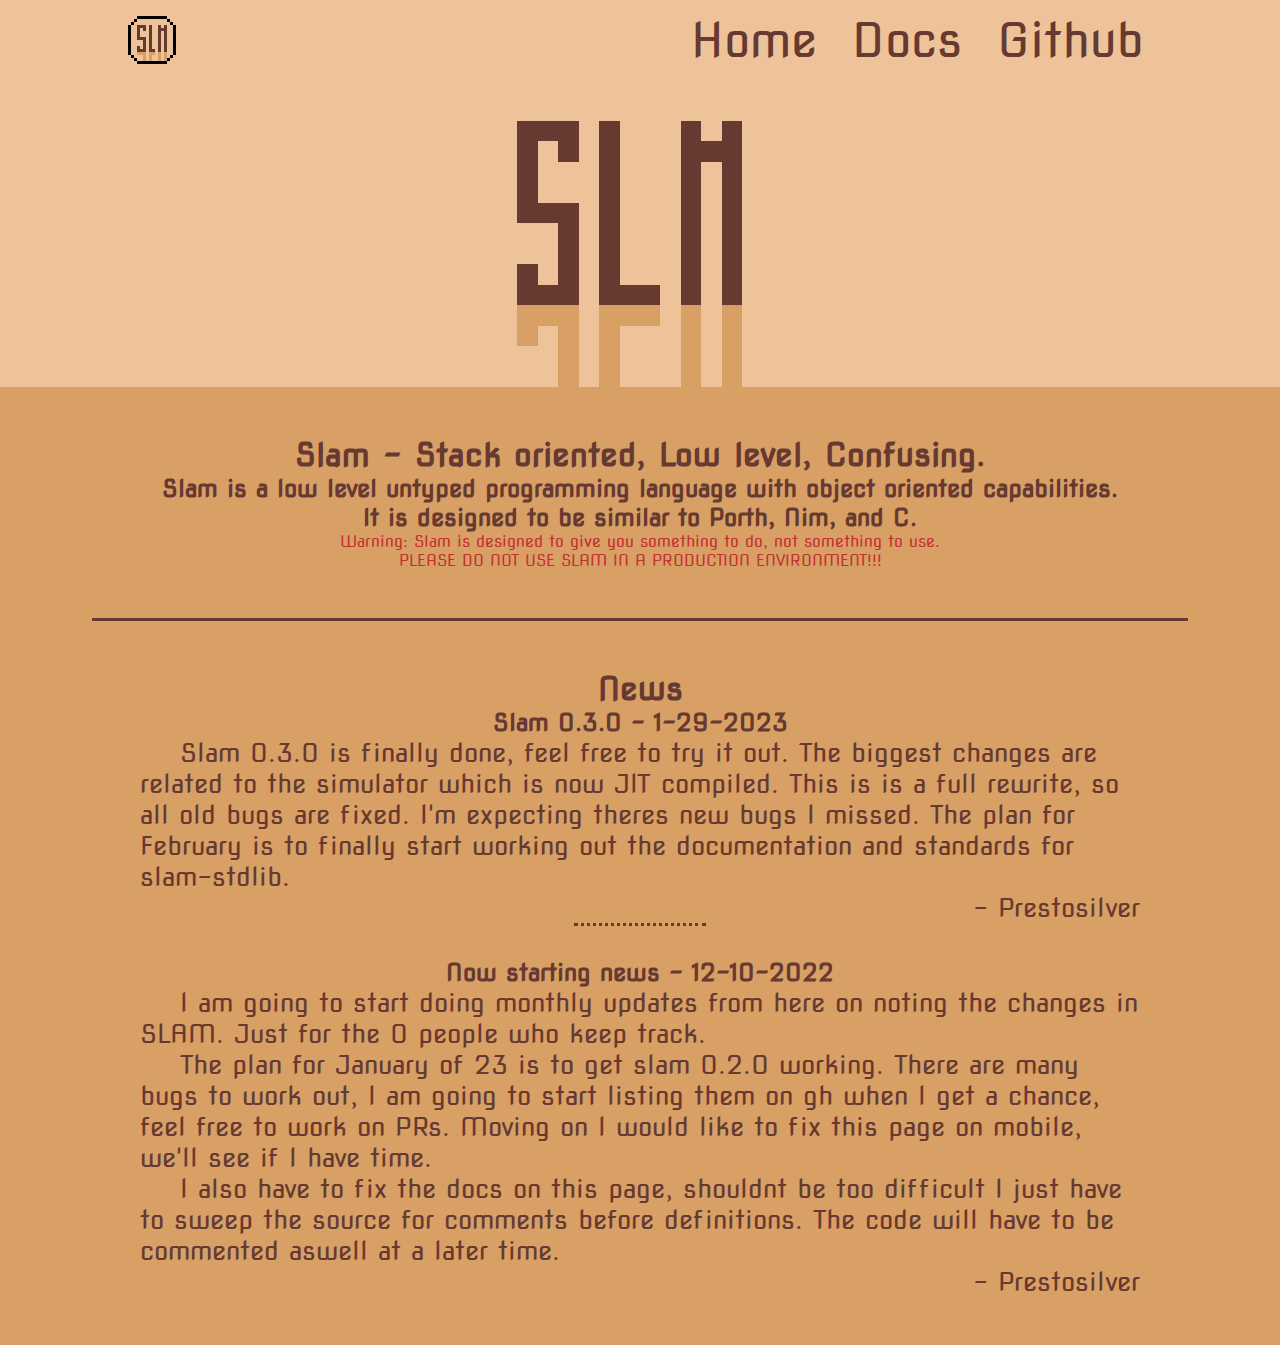
==== index.html @ a7981b14 "add social for home" ====
<!doctype html>
<html>
  <head>
    <meta charset="utf-8">
    <meta name="viewport" content="width=device-width, initial-scale=1.0">
    <title>Slam Lang</title>
    <link rel="stylesheet" href="https://fonts.googleapis.com/css?family=Nova+Square">
    <link rel="stylesheet" href="css/index.css">
    <!-- Search Engine -->
    <meta name="description" content="The slam programming language">
    <meta name="image" content="http://slam-lang.github.io/images/banner.png">
    <!-- Schema.org for Google -->
    <meta itemprop="name" content="Slam Lang">
    <meta itemprop="description" content="The slam programming language">
    <meta itemprop="image" content="http://slam-lang.github.io/images/banner.png">
    <!-- Open Graph general (Facebook, Pinterest & Google+) -->
    <meta name="og:title" content="Slam Lang">
    <meta name="og:description" content="The slam programming language">
    <meta name="og:image" content="http://slam-lang.github.io/images/banner.png">
    <meta name="og:url" content="http://slam-lang.github.io/">
    <meta name="og:type" content="website">
  </head>
  <body> 
    <div class="nav">
      <div class="nav-container">
        <a class="nav-logo" href="/">
          <img class="nav-logo" src="images/logo.png"></img>
        </a>
        <div class="nav-links">
          <a href="/" class="hide">Home</a>
          <a href="/docs">Docs</a>
          <a href="http://github.com/slam-lang" class="hide">Github</a>
        </div>
      </div>
    </div>
    <div class="header">
<svg version="1.1" width="80%" viewBox="0 0 500 150" xmlns="http://www.w3.org/2000/svg" shape-rendering="crispEdges">
<rect x="0" y="0" width="10" height="10" fill="#EEC39A" />
<rect x="10" y="0" width="10" height="10" fill="#EEC39A" />
<rect x="20" y="0" width="10" height="10" fill="#EEC39A" />
<rect x="30" y="0" width="10" height="10" fill="#EEC39A" />
<rect x="40" y="0" width="10" height="10" fill="#EEC39A" />
<rect x="50" y="0" width="10" height="10" fill="#EEC39A" />
<rect x="60" y="0" width="10" height="10" fill="#EEC39A" />
<rect x="70" y="0" width="10" height="10" fill="#EEC39A" />
<rect x="80" y="0" width="10" height="10" fill="#EEC39A" />
<rect x="90" y="0" width="10" height="10" fill="#EEC39A" />
<rect x="100" y="0" width="10" height="10" fill="#EEC39A" />
<rect x="110" y="0" width="10" height="10" fill="#EEC39A" />
<rect x="120" y="0" width="10" height="10" fill="#EEC39A" />
<rect x="130" y="0" width="10" height="10" fill="#EEC39A" />
<rect x="140" y="0" width="10" height="10" fill="#EEC39A" />
<rect x="150" y="0" width="10" height="10" fill="#EEC39A" />
<rect x="160" y="0" width="10" height="10" fill="#EEC39A" />
<rect x="170" y="0" width="10" height="10" fill="#EEC39A" />
<rect x="180" y="0" width="10" height="10" fill="#EEC39A" />
<rect x="190" y="0" width="10" height="10" fill="#EEC39A" />
<rect x="200" y="0" width="10" height="10" fill="#EEC39A" />
<rect x="210" y="0" width="10" height="10" fill="#EEC39A" />
<rect x="220" y="0" width="10" height="10" fill="#EEC39A" />
<rect x="230" y="0" width="10" height="10" fill="#EEC39A" />
<rect x="240" y="0" width="10" height="10" fill="#EEC39A" />
<rect x="250" y="0" width="10" height="10" fill="#EEC39A" />
<rect x="260" y="0" width="10" height="10" fill="#EEC39A" />
<rect x="270" y="0" width="10" height="10" fill="#EEC39A" />
<rect x="280" y="0" width="10" height="10" fill="#EEC39A" />
<rect x="290" y="0" width="10" height="10" fill="#EEC39A" />
<rect x="300" y="0" width="10" height="10" fill="#EEC39A" />
<rect x="310" y="0" width="10" height="10" fill="#EEC39A" />
<rect x="320" y="0" width="10" height="10" fill="#EEC39A" />
<rect x="330" y="0" width="10" height="10" fill="#EEC39A" />
<rect x="340" y="0" width="10" height="10" fill="#EEC39A" />
<rect x="350" y="0" width="10" height="10" fill="#EEC39A" />
<rect x="360" y="0" width="10" height="10" fill="#EEC39A" />
<rect x="370" y="0" width="10" height="10" fill="#EEC39A" />
<rect x="380" y="0" width="10" height="10" fill="#EEC39A" />
<rect x="390" y="0" width="10" height="10" fill="#EEC39A" />
<rect x="400" y="0" width="10" height="10" fill="#EEC39A" />
<rect x="410" y="0" width="10" height="10" fill="#EEC39A" />
<rect x="420" y="0" width="10" height="10" fill="#EEC39A" />
<rect x="430" y="0" width="10" height="10" fill="#EEC39A" />
<rect x="440" y="0" width="10" height="10" fill="#EEC39A" />
<rect x="450" y="0" width="10" height="10" fill="#EEC39A" />
<rect x="460" y="0" width="10" height="10" fill="#EEC39A" />
<rect x="470" y="0" width="10" height="10" fill="#EEC39A" />
<rect x="480" y="0" width="10" height="10" fill="#EEC39A" />
<rect x="490" y="0" width="10" height="10" fill="#EEC39A" />
<rect x="0" y="10" width="10" height="10" fill="#EEC39A" />
<rect x="10" y="10" width="10" height="10" fill="#EEC39A" />
<rect x="20" y="10" width="10" height="10" fill="#EEC39A" />
<rect x="30" y="10" width="10" height="10" fill="#EEC39A" />
<rect x="40" y="10" width="10" height="10" fill="#EEC39A" />
<rect x="50" y="10" width="10" height="10" fill="#EEC39A" />
<rect x="60" y="10" width="10" height="10" fill="#EEC39A" />
<rect x="70" y="10" width="10" height="10" fill="#EEC39A" />
<rect x="80" y="10" width="10" height="10" fill="#EEC39A" />
<rect x="90" y="10" width="10" height="10" fill="#EEC39A" />
<rect x="100" y="10" width="10" height="10" fill="#EEC39A" />
<rect x="110" y="10" width="10" height="10" fill="#EEC39A" />
<rect x="120" y="10" width="10" height="10" fill="#EEC39A" />
<rect x="130" y="10" width="10" height="10" fill="#EEC39A" />
<rect x="140" y="10" width="10" height="10" fill="#EEC39A" />
<rect x="150" y="10" width="10" height="10" fill="#EEC39A" />
<rect x="160" y="10" width="10" height="10" fill="#EEC39A" />
<rect x="170" y="10" width="10" height="10" fill="#EEC39A" />
<rect x="180" y="10" width="10" height="10" fill="#EEC39A" />
<rect x="190" y="10" width="10" height="10" fill="#EEC39A" />
<rect x="200" y="10" width="10" height="10" fill="#EEC39A" />
<rect x="210" y="10" width="10" height="10" fill="#EEC39A" />
<rect x="220" y="10" width="10" height="10" fill="#EEC39A" />
<rect x="230" y="10" width="10" height="10" fill="#EEC39A" />
<rect x="240" y="10" width="10" height="10" fill="#EEC39A" />
<rect x="250" y="10" width="10" height="10" fill="#EEC39A" />
<rect x="260" y="10" width="10" height="10" fill="#EEC39A" />
<rect x="270" y="10" width="10" height="10" fill="#EEC39A" />
<rect x="280" y="10" width="10" height="10" fill="#EEC39A" />
<rect x="290" y="10" width="10" height="10" fill="#EEC39A" />
<rect x="300" y="10" width="10" height="10" fill="#EEC39A" />
<rect x="310" y="10" width="10" height="10" fill="#EEC39A" />
<rect x="320" y="10" width="10" height="10" fill="#EEC39A" />
<rect x="330" y="10" width="10" height="10" fill="#EEC39A" />
<rect x="340" y="10" width="10" height="10" fill="#EEC39A" />
<rect x="350" y="10" width="10" height="10" fill="#EEC39A" />
<rect x="360" y="10" width="10" height="10" fill="#EEC39A" />
<rect x="370" y="10" width="10" height="10" fill="#EEC39A" />
<rect x="380" y="10" width="10" height="10" fill="#EEC39A" />
<rect x="390" y="10" width="10" height="10" fill="#EEC39A" />
<rect x="400" y="10" width="10" height="10" fill="#EEC39A" />
<rect x="410" y="10" width="10" height="10" fill="#EEC39A" />
<rect x="420" y="10" width="10" height="10" fill="#EEC39A" />
<rect x="430" y="10" width="10" height="10" fill="#EEC39A" />
<rect x="440" y="10" width="10" height="10" fill="#EEC39A" />
<rect x="450" y="10" width="10" height="10" fill="#EEC39A" />
<rect x="460" y="10" width="10" height="10" fill="#EEC39A" />
<rect x="470" y="10" width="10" height="10" fill="#EEC39A" />
<rect x="480" y="10" width="10" height="10" fill="#EEC39A" />
<rect x="490" y="10" width="10" height="10" fill="#EEC39A" />
<rect x="0" y="20" width="10" height="10" fill="#EEC39A" />
<rect x="10" y="20" width="10" height="10" fill="#EEC39A" />
<rect x="20" y="20" width="10" height="10" fill="#EEC39A" />
<rect x="30" y="20" width="10" height="10" fill="#EEC39A" />
<rect x="40" y="20" width="10" height="10" fill="#EEC39A" />
<rect x="50" y="20" width="10" height="10" fill="#EEC39A" />
<rect x="60" y="20" width="10" height="10" fill="#EEC39A" />
<rect x="70" y="20" width="10" height="10" fill="#EEC39A" />
<rect x="80" y="20" width="10" height="10" fill="#EEC39A" />
<rect x="90" y="20" width="10" height="10" fill="#EEC39A" />
<rect x="100" y="20" width="10" height="10" fill="#EEC39A" />
<rect x="110" y="20" width="10" height="10" fill="#EEC39A" />
<rect x="120" y="20" width="10" height="10" fill="#EEC39A" />
<rect x="130" y="20" width="10" height="10" fill="#EEC39A" />
<rect x="140" y="20" width="10" height="10" fill="#EEC39A" />
<rect x="150" y="20" width="10" height="10" fill="#EEC39A" />
<rect x="160" y="20" width="10" height="10" fill="#EEC39A" />
<rect x="170" y="20" width="10" height="10" fill="#EEC39A" />
<rect x="180" y="20" width="10" height="10" fill="#EEC39A" />
<rect x="190" y="20" width="10" height="10" fill="#663931" />
<rect x="200" y="20" width="10" height="10" fill="#663931" />
<rect x="210" y="20" width="10" height="10" fill="#663931" />
<rect x="220" y="20" width="10" height="10" fill="#EEC39A" />
<rect x="230" y="20" width="10" height="10" fill="#663931" />
<rect x="240" y="20" width="10" height="10" fill="#EEC39A" />
<rect x="250" y="20" width="10" height="10" fill="#EEC39A" />
<rect x="260" y="20" width="10" height="10" fill="#EEC39A" />
<rect x="270" y="20" width="10" height="10" fill="#663931" />
<rect x="280" y="20" width="10" height="10" fill="#EEC39A" />
<rect x="290" y="20" width="10" height="10" fill="#663931" />
<rect x="300" y="20" width="10" height="10" fill="#EEC39A" />
<rect x="310" y="20" width="10" height="10" fill="#EEC39A" />
<rect x="320" y="20" width="10" height="10" fill="#EEC39A" />
<rect x="330" y="20" width="10" height="10" fill="#EEC39A" />
<rect x="340" y="20" width="10" height="10" fill="#EEC39A" />
<rect x="350" y="20" width="10" height="10" fill="#EEC39A" />
<rect x="360" y="20" width="10" height="10" fill="#EEC39A" />
<rect x="370" y="20" width="10" height="10" fill="#EEC39A" />
<rect x="380" y="20" width="10" height="10" fill="#EEC39A" />
<rect x="390" y="20" width="10" height="10" fill="#EEC39A" />
<rect x="400" y="20" width="10" height="10" fill="#EEC39A" />
<rect x="410" y="20" width="10" height="10" fill="#EEC39A" />
<rect x="420" y="20" width="10" height="10" fill="#EEC39A" />
<rect x="430" y="20" width="10" height="10" fill="#EEC39A" />
<rect x="440" y="20" width="10" height="10" fill="#EEC39A" />
<rect x="450" y="20" width="10" height="10" fill="#EEC39A" />
<rect x="460" y="20" width="10" height="10" fill="#EEC39A" />
<rect x="470" y="20" width="10" height="10" fill="#EEC39A" />
<rect x="480" y="20" width="10" height="10" fill="#EEC39A" />
<rect x="490" y="20" width="10" height="10" fill="#EEC39A" />
<rect x="0" y="30" width="10" height="10" fill="#EEC39A" />
<rect x="10" y="30" width="10" height="10" fill="#EEC39A" />
<rect x="20" y="30" width="10" height="10" fill="#EEC39A" />
<rect x="30" y="30" width="10" height="10" fill="#EEC39A" />
<rect x="40" y="30" width="10" height="10" fill="#EEC39A" />
<rect x="50" y="30" width="10" height="10" fill="#EEC39A" />
<rect x="60" y="30" width="10" height="10" fill="#EEC39A" />
<rect x="70" y="30" width="10" height="10" fill="#EEC39A" />
<rect x="80" y="30" width="10" height="10" fill="#EEC39A" />
<rect x="90" y="30" width="10" height="10" fill="#EEC39A" />
<rect x="100" y="30" width="10" height="10" fill="#EEC39A" />
<rect x="110" y="30" width="10" height="10" fill="#EEC39A" />
<rect x="120" y="30" width="10" height="10" fill="#EEC39A" />
<rect x="130" y="30" width="10" height="10" fill="#EEC39A" />
<rect x="140" y="30" width="10" height="10" fill="#EEC39A" />
<rect x="150" y="30" width="10" height="10" fill="#EEC39A" />
<rect x="160" y="30" width="10" height="10" fill="#EEC39A" />
<rect x="170" y="30" width="10" height="10" fill="#EEC39A" />
<rect x="180" y="30" width="10" height="10" fill="#EEC39A" />
<rect x="190" y="30" width="10" height="10" fill="#663931" />
<rect x="200" y="30" width="10" height="10" fill="#EEC39A" />
<rect x="210" y="30" width="10" height="10" fill="#663931" />
<rect x="220" y="30" width="10" height="10" fill="#EEC39A" />
<rect x="230" y="30" width="10" height="10" fill="#663931" />
<rect x="240" y="30" width="10" height="10" fill="#EEC39A" />
<rect x="250" y="30" width="10" height="10" fill="#EEC39A" />
<rect x="260" y="30" width="10" height="10" fill="#EEC39A" />
<rect x="270" y="30" width="10" height="10" fill="#663931" />
<rect x="280" y="30" width="10" height="10" fill="#663931" />
<rect x="290" y="30" width="10" height="10" fill="#663931" />
<rect x="300" y="30" width="10" height="10" fill="#EEC39A" />
<rect x="310" y="30" width="10" height="10" fill="#EEC39A" />
<rect x="320" y="30" width="10" height="10" fill="#EEC39A" />
<rect x="330" y="30" width="10" height="10" fill="#EEC39A" />
<rect x="340" y="30" width="10" height="10" fill="#EEC39A" />
<rect x="350" y="30" width="10" height="10" fill="#EEC39A" />
<rect x="360" y="30" width="10" height="10" fill="#EEC39A" />
<rect x="370" y="30" width="10" height="10" fill="#EEC39A" />
<rect x="380" y="30" width="10" height="10" fill="#EEC39A" />
<rect x="390" y="30" width="10" height="10" fill="#EEC39A" />
<rect x="400" y="30" width="10" height="10" fill="#EEC39A" />
<rect x="410" y="30" width="10" height="10" fill="#EEC39A" />
<rect x="420" y="30" width="10" height="10" fill="#EEC39A" />
<rect x="430" y="30" width="10" height="10" fill="#EEC39A" />
<rect x="440" y="30" width="10" height="10" fill="#EEC39A" />
<rect x="450" y="30" width="10" height="10" fill="#EEC39A" />
<rect x="460" y="30" width="10" height="10" fill="#EEC39A" />
<rect x="470" y="30" width="10" height="10" fill="#EEC39A" />
<rect x="480" y="30" width="10" height="10" fill="#EEC39A" />
<rect x="490" y="30" width="10" height="10" fill="#EEC39A" />
<rect x="0" y="40" width="10" height="10" fill="#EEC39A" />
<rect x="10" y="40" width="10" height="10" fill="#EEC39A" />
<rect x="20" y="40" width="10" height="10" fill="#EEC39A" />
<rect x="30" y="40" width="10" height="10" fill="#EEC39A" />
<rect x="40" y="40" width="10" height="10" fill="#EEC39A" />
<rect x="50" y="40" width="10" height="10" fill="#EEC39A" />
<rect x="60" y="40" width="10" height="10" fill="#EEC39A" />
<rect x="70" y="40" width="10" height="10" fill="#EEC39A" />
<rect x="80" y="40" width="10" height="10" fill="#EEC39A" />
<rect x="90" y="40" width="10" height="10" fill="#EEC39A" />
<rect x="100" y="40" width="10" height="10" fill="#EEC39A" />
<rect x="110" y="40" width="10" height="10" fill="#EEC39A" />
<rect x="120" y="40" width="10" height="10" fill="#EEC39A" />
<rect x="130" y="40" width="10" height="10" fill="#EEC39A" />
<rect x="140" y="40" width="10" height="10" fill="#EEC39A" />
<rect x="150" y="40" width="10" height="10" fill="#EEC39A" />
<rect x="160" y="40" width="10" height="10" fill="#EEC39A" />
<rect x="170" y="40" width="10" height="10" fill="#EEC39A" />
<rect x="180" y="40" width="10" height="10" fill="#EEC39A" />
<rect x="190" y="40" width="10" height="10" fill="#663931" />
<rect x="200" y="40" width="10" height="10" fill="#EEC39A" />
<rect x="210" y="40" width="10" height="10" fill="#EEC39A" />
<rect x="220" y="40" width="10" height="10" fill="#EEC39A" />
<rect x="230" y="40" width="10" height="10" fill="#663931" />
<rect x="240" y="40" width="10" height="10" fill="#EEC39A" />
<rect x="250" y="40" width="10" height="10" fill="#EEC39A" />
<rect x="260" y="40" width="10" height="10" fill="#EEC39A" />
<rect x="270" y="40" width="10" height="10" fill="#663931" />
<rect x="280" y="40" width="10" height="10" fill="#EEC39A" />
<rect x="290" y="40" width="10" height="10" fill="#663931" />
<rect x="300" y="40" width="10" height="10" fill="#EEC39A" />
<rect x="310" y="40" width="10" height="10" fill="#EEC39A" />
<rect x="320" y="40" width="10" height="10" fill="#EEC39A" />
<rect x="330" y="40" width="10" height="10" fill="#EEC39A" />
<rect x="340" y="40" width="10" height="10" fill="#EEC39A" />
<rect x="350" y="40" width="10" height="10" fill="#EEC39A" />
<rect x="360" y="40" width="10" height="10" fill="#EEC39A" />
<rect x="370" y="40" width="10" height="10" fill="#EEC39A" />
<rect x="380" y="40" width="10" height="10" fill="#EEC39A" />
<rect x="390" y="40" width="10" height="10" fill="#EEC39A" />
<rect x="400" y="40" width="10" height="10" fill="#EEC39A" />
<rect x="410" y="40" width="10" height="10" fill="#EEC39A" />
<rect x="420" y="40" width="10" height="10" fill="#EEC39A" />
<rect x="430" y="40" width="10" height="10" fill="#EEC39A" />
<rect x="440" y="40" width="10" height="10" fill="#EEC39A" />
<rect x="450" y="40" width="10" height="10" fill="#EEC39A" />
<rect x="460" y="40" width="10" height="10" fill="#EEC39A" />
<rect x="470" y="40" width="10" height="10" fill="#EEC39A" />
<rect x="480" y="40" width="10" height="10" fill="#EEC39A" />
<rect x="490" y="40" width="10" height="10" fill="#EEC39A" />
<rect x="0" y="50" width="10" height="10" fill="#EEC39A" />
<rect x="10" y="50" width="10" height="10" fill="#EEC39A" />
<rect x="20" y="50" width="10" height="10" fill="#EEC39A" />
<rect x="30" y="50" width="10" height="10" fill="#EEC39A" />
<rect x="40" y="50" width="10" height="10" fill="#EEC39A" />
<rect x="50" y="50" width="10" height="10" fill="#EEC39A" />
<rect x="60" y="50" width="10" height="10" fill="#EEC39A" />
<rect x="70" y="50" width="10" height="10" fill="#EEC39A" />
<rect x="80" y="50" width="10" height="10" fill="#EEC39A" />
<rect x="90" y="50" width="10" height="10" fill="#EEC39A" />
<rect x="100" y="50" width="10" height="10" fill="#EEC39A" />
<rect x="110" y="50" width="10" height="10" fill="#EEC39A" />
<rect x="120" y="50" width="10" height="10" fill="#EEC39A" />
<rect x="130" y="50" width="10" height="10" fill="#EEC39A" />
<rect x="140" y="50" width="10" height="10" fill="#EEC39A" />
<rect x="150" y="50" width="10" height="10" fill="#EEC39A" />
<rect x="160" y="50" width="10" height="10" fill="#EEC39A" />
<rect x="170" y="50" width="10" height="10" fill="#EEC39A" />
<rect x="180" y="50" width="10" height="10" fill="#EEC39A" />
<rect x="190" y="50" width="10" height="10" fill="#663931" />
<rect x="200" y="50" width="10" height="10" fill="#EEC39A" />
<rect x="210" y="50" width="10" height="10" fill="#EEC39A" />
<rect x="220" y="50" width="10" height="10" fill="#EEC39A" />
<rect x="230" y="50" width="10" height="10" fill="#663931" />
<rect x="240" y="50" width="10" height="10" fill="#EEC39A" />
<rect x="250" y="50" width="10" height="10" fill="#EEC39A" />
<rect x="260" y="50" width="10" height="10" fill="#EEC39A" />
<rect x="270" y="50" width="10" height="10" fill="#663931" />
<rect x="280" y="50" width="10" height="10" fill="#EEC39A" />
<rect x="290" y="50" width="10" height="10" fill="#663931" />
<rect x="300" y="50" width="10" height="10" fill="#EEC39A" />
<rect x="310" y="50" width="10" height="10" fill="#EEC39A" />
<rect x="320" y="50" width="10" height="10" fill="#EEC39A" />
<rect x="330" y="50" width="10" height="10" fill="#EEC39A" />
<rect x="340" y="50" width="10" height="10" fill="#EEC39A" />
<rect x="350" y="50" width="10" height="10" fill="#EEC39A" />
<rect x="360" y="50" width="10" height="10" fill="#EEC39A" />
<rect x="370" y="50" width="10" height="10" fill="#EEC39A" />
<rect x="380" y="50" width="10" height="10" fill="#EEC39A" />
<rect x="390" y="50" width="10" height="10" fill="#EEC39A" />
<rect x="400" y="50" width="10" height="10" fill="#EEC39A" />
<rect x="410" y="50" width="10" height="10" fill="#EEC39A" />
<rect x="420" y="50" width="10" height="10" fill="#EEC39A" />
<rect x="430" y="50" width="10" height="10" fill="#EEC39A" />
<rect x="440" y="50" width="10" height="10" fill="#EEC39A" />
<rect x="450" y="50" width="10" height="10" fill="#EEC39A" />
<rect x="460" y="50" width="10" height="10" fill="#EEC39A" />
<rect x="470" y="50" width="10" height="10" fill="#EEC39A" />
<rect x="480" y="50" width="10" height="10" fill="#EEC39A" />
<rect x="490" y="50" width="10" height="10" fill="#EEC39A" />
<rect x="0" y="60" width="10" height="10" fill="#EEC39A" />
<rect x="10" y="60" width="10" height="10" fill="#EEC39A" />
<rect x="20" y="60" width="10" height="10" fill="#EEC39A" />
<rect x="30" y="60" width="10" height="10" fill="#EEC39A" />
<rect x="40" y="60" width="10" height="10" fill="#EEC39A" />
<rect x="50" y="60" width="10" height="10" fill="#EEC39A" />
<rect x="60" y="60" width="10" height="10" fill="#EEC39A" />
<rect x="70" y="60" width="10" height="10" fill="#EEC39A" />
<rect x="80" y="60" width="10" height="10" fill="#EEC39A" />
<rect x="90" y="60" width="10" height="10" fill="#EEC39A" />
<rect x="100" y="60" width="10" height="10" fill="#EEC39A" />
<rect x="110" y="60" width="10" height="10" fill="#EEC39A" />
<rect x="120" y="60" width="10" height="10" fill="#EEC39A" />
<rect x="130" y="60" width="10" height="10" fill="#EEC39A" />
<rect x="140" y="60" width="10" height="10" fill="#EEC39A" />
<rect x="150" y="60" width="10" height="10" fill="#EEC39A" />
<rect x="160" y="60" width="10" height="10" fill="#EEC39A" />
<rect x="170" y="60" width="10" height="10" fill="#EEC39A" />
<rect x="180" y="60" width="10" height="10" fill="#EEC39A" />
<rect x="190" y="60" width="10" height="10" fill="#663931" />
<rect x="200" y="60" width="10" height="10" fill="#663931" />
<rect x="210" y="60" width="10" height="10" fill="#663931" />
<rect x="220" y="60" width="10" height="10" fill="#EEC39A" />
<rect x="230" y="60" width="10" height="10" fill="#663931" />
<rect x="240" y="60" width="10" height="10" fill="#EEC39A" />
<rect x="250" y="60" width="10" height="10" fill="#EEC39A" />
<rect x="260" y="60" width="10" height="10" fill="#EEC39A" />
<rect x="270" y="60" width="10" height="10" fill="#663931" />
<rect x="280" y="60" width="10" height="10" fill="#EEC39A" />
<rect x="290" y="60" width="10" height="10" fill="#663931" />
<rect x="300" y="60" width="10" height="10" fill="#EEC39A" />
<rect x="310" y="60" width="10" height="10" fill="#EEC39A" />
<rect x="320" y="60" width="10" height="10" fill="#EEC39A" />
<rect x="330" y="60" width="10" height="10" fill="#EEC39A" />
<rect x="340" y="60" width="10" height="10" fill="#EEC39A" />
<rect x="350" y="60" width="10" height="10" fill="#EEC39A" />
<rect x="360" y="60" width="10" height="10" fill="#EEC39A" />
<rect x="370" y="60" width="10" height="10" fill="#EEC39A" />
<rect x="380" y="60" width="10" height="10" fill="#EEC39A" />
<rect x="390" y="60" width="10" height="10" fill="#EEC39A" />
<rect x="400" y="60" width="10" height="10" fill="#EEC39A" />
<rect x="410" y="60" width="10" height="10" fill="#EEC39A" />
<rect x="420" y="60" width="10" height="10" fill="#EEC39A" />
<rect x="430" y="60" width="10" height="10" fill="#EEC39A" />
<rect x="440" y="60" width="10" height="10" fill="#EEC39A" />
<rect x="450" y="60" width="10" height="10" fill="#EEC39A" />
<rect x="460" y="60" width="10" height="10" fill="#EEC39A" />
<rect x="470" y="60" width="10" height="10" fill="#EEC39A" />
<rect x="480" y="60" width="10" height="10" fill="#EEC39A" />
<rect x="490" y="60" width="10" height="10" fill="#EEC39A" />
<rect x="0" y="70" width="10" height="10" fill="#EEC39A" />
<rect x="10" y="70" width="10" height="10" fill="#EEC39A" />
<rect x="20" y="70" width="10" height="10" fill="#EEC39A" />
<rect x="30" y="70" width="10" height="10" fill="#EEC39A" />
<rect x="40" y="70" width="10" height="10" fill="#EEC39A" />
<rect x="50" y="70" width="10" height="10" fill="#EEC39A" />
<rect x="60" y="70" width="10" height="10" fill="#EEC39A" />
<rect x="70" y="70" width="10" height="10" fill="#EEC39A" />
<rect x="80" y="70" width="10" height="10" fill="#EEC39A" />
<rect x="90" y="70" width="10" height="10" fill="#EEC39A" />
<rect x="100" y="70" width="10" height="10" fill="#EEC39A" />
<rect x="110" y="70" width="10" height="10" fill="#EEC39A" />
<rect x="120" y="70" width="10" height="10" fill="#EEC39A" />
<rect x="130" y="70" width="10" height="10" fill="#EEC39A" />
<rect x="140" y="70" width="10" height="10" fill="#EEC39A" />
<rect x="150" y="70" width="10" height="10" fill="#EEC39A" />
<rect x="160" y="70" width="10" height="10" fill="#EEC39A" />
<rect x="170" y="70" width="10" height="10" fill="#EEC39A" />
<rect x="180" y="70" width="10" height="10" fill="#EEC39A" />
<rect x="190" y="70" width="10" height="10" fill="#EEC39A" />
<rect x="200" y="70" width="10" height="10" fill="#EEC39A" />
<rect x="210" y="70" width="10" height="10" fill="#663931" />
<rect x="220" y="70" width="10" height="10" fill="#EEC39A" />
<rect x="230" y="70" width="10" height="10" fill="#663931" />
<rect x="240" y="70" width="10" height="10" fill="#EEC39A" />
<rect x="250" y="70" width="10" height="10" fill="#EEC39A" />
<rect x="260" y="70" width="10" height="10" fill="#EEC39A" />
<rect x="270" y="70" width="10" height="10" fill="#663931" />
<rect x="280" y="70" width="10" height="10" fill="#EEC39A" />
<rect x="290" y="70" width="10" height="10" fill="#663931" />
<rect x="300" y="70" width="10" height="10" fill="#EEC39A" />
<rect x="310" y="70" width="10" height="10" fill="#EEC39A" />
<rect x="320" y="70" width="10" height="10" fill="#EEC39A" />
<rect x="330" y="70" width="10" height="10" fill="#EEC39A" />
<rect x="340" y="70" width="10" height="10" fill="#EEC39A" />
<rect x="350" y="70" width="10" height="10" fill="#EEC39A" />
<rect x="360" y="70" width="10" height="10" fill="#EEC39A" />
<rect x="370" y="70" width="10" height="10" fill="#EEC39A" />
<rect x="380" y="70" width="10" height="10" fill="#EEC39A" />
<rect x="390" y="70" width="10" height="10" fill="#EEC39A" />
<rect x="400" y="70" width="10" height="10" fill="#EEC39A" />
<rect x="410" y="70" width="10" height="10" fill="#EEC39A" />
<rect x="420" y="70" width="10" height="10" fill="#EEC39A" />
<rect x="430" y="70" width="10" height="10" fill="#EEC39A" />
<rect x="440" y="70" width="10" height="10" fill="#EEC39A" />
<rect x="450" y="70" width="10" height="10" fill="#EEC39A" />
<rect x="460" y="70" width="10" height="10" fill="#EEC39A" />
<rect x="470" y="70" width="10" height="10" fill="#EEC39A" />
<rect x="480" y="70" width="10" height="10" fill="#EEC39A" />
<rect x="490" y="70" width="10" height="10" fill="#EEC39A" />
<rect x="0" y="80" width="10" height="10" fill="#EEC39A" />
<rect x="10" y="80" width="10" height="10" fill="#EEC39A" />
<rect x="20" y="80" width="10" height="10" fill="#EEC39A" />
<rect x="30" y="80" width="10" height="10" fill="#EEC39A" />
<rect x="40" y="80" width="10" height="10" fill="#EEC39A" />
<rect x="50" y="80" width="10" height="10" fill="#EEC39A" />
<rect x="60" y="80" width="10" height="10" fill="#EEC39A" />
<rect x="70" y="80" width="10" height="10" fill="#EEC39A" />
<rect x="80" y="80" width="10" height="10" fill="#EEC39A" />
<rect x="90" y="80" width="10" height="10" fill="#EEC39A" />
<rect x="100" y="80" width="10" height="10" fill="#EEC39A" />
<rect x="110" y="80" width="10" height="10" fill="#EEC39A" />
<rect x="120" y="80" width="10" height="10" fill="#EEC39A" />
<rect x="130" y="80" width="10" height="10" fill="#EEC39A" />
<rect x="140" y="80" width="10" height="10" fill="#EEC39A" />
<rect x="150" y="80" width="10" height="10" fill="#EEC39A" />
<rect x="160" y="80" width="10" height="10" fill="#EEC39A" />
<rect x="170" y="80" width="10" height="10" fill="#EEC39A" />
<rect x="180" y="80" width="10" height="10" fill="#EEC39A" />
<rect x="190" y="80" width="10" height="10" fill="#EEC39A" />
<rect x="200" y="80" width="10" height="10" fill="#EEC39A" />
<rect x="210" y="80" width="10" height="10" fill="#663931" />
<rect x="220" y="80" width="10" height="10" fill="#EEC39A" />
<rect x="230" y="80" width="10" height="10" fill="#663931" />
<rect x="240" y="80" width="10" height="10" fill="#EEC39A" />
<rect x="250" y="80" width="10" height="10" fill="#EEC39A" />
<rect x="260" y="80" width="10" height="10" fill="#EEC39A" />
<rect x="270" y="80" width="10" height="10" fill="#663931" />
<rect x="280" y="80" width="10" height="10" fill="#EEC39A" />
<rect x="290" y="80" width="10" height="10" fill="#663931" />
<rect x="300" y="80" width="10" height="10" fill="#EEC39A" />
<rect x="310" y="80" width="10" height="10" fill="#EEC39A" />
<rect x="320" y="80" width="10" height="10" fill="#EEC39A" />
<rect x="330" y="80" width="10" height="10" fill="#EEC39A" />
<rect x="340" y="80" width="10" height="10" fill="#EEC39A" />
<rect x="350" y="80" width="10" height="10" fill="#EEC39A" />
<rect x="360" y="80" width="10" height="10" fill="#EEC39A" />
<rect x="370" y="80" width="10" height="10" fill="#EEC39A" />
<rect x="380" y="80" width="10" height="10" fill="#EEC39A" />
<rect x="390" y="80" width="10" height="10" fill="#EEC39A" />
<rect x="400" y="80" width="10" height="10" fill="#EEC39A" />
<rect x="410" y="80" width="10" height="10" fill="#EEC39A" />
<rect x="420" y="80" width="10" height="10" fill="#EEC39A" />
<rect x="430" y="80" width="10" height="10" fill="#EEC39A" />
<rect x="440" y="80" width="10" height="10" fill="#EEC39A" />
<rect x="450" y="80" width="10" height="10" fill="#EEC39A" />
<rect x="460" y="80" width="10" height="10" fill="#EEC39A" />
<rect x="470" y="80" width="10" height="10" fill="#EEC39A" />
<rect x="480" y="80" width="10" height="10" fill="#EEC39A" />
<rect x="490" y="80" width="10" height="10" fill="#EEC39A" />
<rect x="0" y="90" width="10" height="10" fill="#EEC39A" />
<rect x="10" y="90" width="10" height="10" fill="#EEC39A" />
<rect x="20" y="90" width="10" height="10" fill="#EEC39A" />
<rect x="30" y="90" width="10" height="10" fill="#EEC39A" />
<rect x="40" y="90" width="10" height="10" fill="#EEC39A" />
<rect x="50" y="90" width="10" height="10" fill="#EEC39A" />
<rect x="60" y="90" width="10" height="10" fill="#EEC39A" />
<rect x="70" y="90" width="10" height="10" fill="#EEC39A" />
<rect x="80" y="90" width="10" height="10" fill="#EEC39A" />
<rect x="90" y="90" width="10" height="10" fill="#EEC39A" />
<rect x="100" y="90" width="10" height="10" fill="#EEC39A" />
<rect x="110" y="90" width="10" height="10" fill="#EEC39A" />
<rect x="120" y="90" width="10" height="10" fill="#EEC39A" />
<rect x="130" y="90" width="10" height="10" fill="#EEC39A" />
<rect x="140" y="90" width="10" height="10" fill="#EEC39A" />
<rect x="150" y="90" width="10" height="10" fill="#EEC39A" />
<rect x="160" y="90" width="10" height="10" fill="#EEC39A" />
<rect x="170" y="90" width="10" height="10" fill="#EEC39A" />
<rect x="180" y="90" width="10" height="10" fill="#EEC39A" />
<rect x="190" y="90" width="10" height="10" fill="#663931" />
<rect x="200" y="90" width="10" height="10" fill="#EEC39A" />
<rect x="210" y="90" width="10" height="10" fill="#663931" />
<rect x="220" y="90" width="10" height="10" fill="#EEC39A" />
<rect x="230" y="90" width="10" height="10" fill="#663931" />
<rect x="240" y="90" width="10" height="10" fill="#EEC39A" />
<rect x="250" y="90" width="10" height="10" fill="#EEC39A" />
<rect x="260" y="90" width="10" height="10" fill="#EEC39A" />
<rect x="270" y="90" width="10" height="10" fill="#663931" />
<rect x="280" y="90" width="10" height="10" fill="#EEC39A" />
<rect x="290" y="90" width="10" height="10" fill="#663931" />
<rect x="300" y="90" width="10" height="10" fill="#EEC39A" />
<rect x="310" y="90" width="10" height="10" fill="#EEC39A" />
<rect x="320" y="90" width="10" height="10" fill="#EEC39A" />
<rect x="330" y="90" width="10" height="10" fill="#EEC39A" />
<rect x="340" y="90" width="10" height="10" fill="#EEC39A" />
<rect x="350" y="90" width="10" height="10" fill="#EEC39A" />
<rect x="360" y="90" width="10" height="10" fill="#EEC39A" />
<rect x="370" y="90" width="10" height="10" fill="#EEC39A" />
<rect x="380" y="90" width="10" height="10" fill="#EEC39A" />
<rect x="390" y="90" width="10" height="10" fill="#EEC39A" />
<rect x="400" y="90" width="10" height="10" fill="#EEC39A" />
<rect x="410" y="90" width="10" height="10" fill="#EEC39A" />
<rect x="420" y="90" width="10" height="10" fill="#EEC39A" />
<rect x="430" y="90" width="10" height="10" fill="#EEC39A" />
<rect x="440" y="90" width="10" height="10" fill="#EEC39A" />
<rect x="450" y="90" width="10" height="10" fill="#EEC39A" />
<rect x="460" y="90" width="10" height="10" fill="#EEC39A" />
<rect x="470" y="90" width="10" height="10" fill="#EEC39A" />
<rect x="480" y="90" width="10" height="10" fill="#EEC39A" />
<rect x="490" y="90" width="10" height="10" fill="#EEC39A" />
<rect x="0" y="100" width="10" height="10" fill="#EEC39A" />
<rect x="10" y="100" width="10" height="10" fill="#EEC39A" />
<rect x="20" y="100" width="10" height="10" fill="#EEC39A" />
<rect x="30" y="100" width="10" height="10" fill="#EEC39A" />
<rect x="40" y="100" width="10" height="10" fill="#EEC39A" />
<rect x="50" y="100" width="10" height="10" fill="#EEC39A" />
<rect x="60" y="100" width="10" height="10" fill="#EEC39A" />
<rect x="70" y="100" width="10" height="10" fill="#EEC39A" />
<rect x="80" y="100" width="10" height="10" fill="#EEC39A" />
<rect x="90" y="100" width="10" height="10" fill="#EEC39A" />
<rect x="100" y="100" width="10" height="10" fill="#EEC39A" />
<rect x="110" y="100" width="10" height="10" fill="#EEC39A" />
<rect x="120" y="100" width="10" height="10" fill="#EEC39A" />
<rect x="130" y="100" width="10" height="10" fill="#EEC39A" />
<rect x="140" y="100" width="10" height="10" fill="#EEC39A" />
<rect x="150" y="100" width="10" height="10" fill="#EEC39A" />
<rect x="160" y="100" width="10" height="10" fill="#EEC39A" />
<rect x="170" y="100" width="10" height="10" fill="#EEC39A" />
<rect x="180" y="100" width="10" height="10" fill="#EEC39A" />
<rect x="190" y="100" width="10" height="10" fill="#663931" />
<rect x="200" y="100" width="10" height="10" fill="#663931" />
<rect x="210" y="100" width="10" height="10" fill="#663931" />
<rect x="220" y="100" width="10" height="10" fill="#EEC39A" />
<rect x="230" y="100" width="10" height="10" fill="#663931" />
<rect x="240" y="100" width="10" height="10" fill="#663931" />
<rect x="250" y="100" width="10" height="10" fill="#663931" />
<rect x="260" y="100" width="10" height="10" fill="#EEC39A" />
<rect x="270" y="100" width="10" height="10" fill="#663931" />
<rect x="280" y="100" width="10" height="10" fill="#EEC39A" />
<rect x="290" y="100" width="10" height="10" fill="#663931" />
<rect x="300" y="100" width="10" height="10" fill="#EEC39A" />
<rect x="310" y="100" width="10" height="10" fill="#EEC39A" />
<rect x="320" y="100" width="10" height="10" fill="#EEC39A" />
<rect x="330" y="100" width="10" height="10" fill="#EEC39A" />
<rect x="340" y="100" width="10" height="10" fill="#EEC39A" />
<rect x="350" y="100" width="10" height="10" fill="#EEC39A" />
<rect x="360" y="100" width="10" height="10" fill="#EEC39A" />
<rect x="370" y="100" width="10" height="10" fill="#EEC39A" />
<rect x="380" y="100" width="10" height="10" fill="#EEC39A" />
<rect x="390" y="100" width="10" height="10" fill="#EEC39A" />
<rect x="400" y="100" width="10" height="10" fill="#EEC39A" />
<rect x="410" y="100" width="10" height="10" fill="#EEC39A" />
<rect x="420" y="100" width="10" height="10" fill="#EEC39A" />
<rect x="430" y="100" width="10" height="10" fill="#EEC39A" />
<rect x="440" y="100" width="10" height="10" fill="#EEC39A" />
<rect x="450" y="100" width="10" height="10" fill="#EEC39A" />
<rect x="460" y="100" width="10" height="10" fill="#EEC39A" />
<rect x="470" y="100" width="10" height="10" fill="#EEC39A" />
<rect x="480" y="100" width="10" height="10" fill="#EEC39A" />
<rect x="490" y="100" width="10" height="10" fill="#EEC39A" />
<rect x="0" y="110" width="10" height="10" fill="#EEC39A" />
<rect x="10" y="110" width="10" height="10" fill="#EEC39A" />
<rect x="20" y="110" width="10" height="10" fill="#EEC39A" />
<rect x="30" y="110" width="10" height="10" fill="#EEC39A" />
<rect x="40" y="110" width="10" height="10" fill="#EEC39A" />
<rect x="50" y="110" width="10" height="10" fill="#EEC39A" />
<rect x="60" y="110" width="10" height="10" fill="#EEC39A" />
<rect x="70" y="110" width="10" height="10" fill="#EEC39A" />
<rect x="80" y="110" width="10" height="10" fill="#EEC39A" />
<rect x="90" y="110" width="10" height="10" fill="#EEC39A" />
<rect x="100" y="110" width="10" height="10" fill="#EEC39A" />
<rect x="110" y="110" width="10" height="10" fill="#EEC39A" />
<rect x="120" y="110" width="10" height="10" fill="#EEC39A" />
<rect x="130" y="110" width="10" height="10" fill="#EEC39A" />
<rect x="140" y="110" width="10" height="10" fill="#EEC39A" />
<rect x="150" y="110" width="10" height="10" fill="#EEC39A" />
<rect x="160" y="110" width="10" height="10" fill="#EEC39A" />
<rect x="170" y="110" width="10" height="10" fill="#EEC39A" />
<rect x="180" y="110" width="10" height="10" fill="#EEC39A" />
<rect x="190" y="110" width="10" height="10" fill="#D9A066" />
<rect x="200" y="110" width="10" height="10" fill="#D9A066" />
<rect x="210" y="110" width="10" height="10" fill="#D9A066" />
<rect x="220" y="110" width="10" height="10" fill="#EEC39A" />
<rect x="230" y="110" width="10" height="10" fill="#D9A066" />
<rect x="240" y="110" width="10" height="10" fill="#D9A066" />
<rect x="250" y="110" width="10" height="10" fill="#D9A066" />
<rect x="260" y="110" width="10" height="10" fill="#EEC39A" />
<rect x="270" y="110" width="10" height="10" fill="#D9A066" />
<rect x="280" y="110" width="10" height="10" fill="#EEC39A" />
<rect x="290" y="110" width="10" height="10" fill="#D9A066" />
<rect x="300" y="110" width="10" height="10" fill="#EEC39A" />
<rect x="310" y="110" width="10" height="10" fill="#EEC39A" />
<rect x="320" y="110" width="10" height="10" fill="#EEC39A" />
<rect x="330" y="110" width="10" height="10" fill="#EEC39A" />
<rect x="340" y="110" width="10" height="10" fill="#EEC39A" />
<rect x="350" y="110" width="10" height="10" fill="#EEC39A" />
<rect x="360" y="110" width="10" height="10" fill="#EEC39A" />
<rect x="370" y="110" width="10" height="10" fill="#EEC39A" />
<rect x="380" y="110" width="10" height="10" fill="#EEC39A" />
<rect x="390" y="110" width="10" height="10" fill="#EEC39A" />
<rect x="400" y="110" width="10" height="10" fill="#EEC39A" />
<rect x="410" y="110" width="10" height="10" fill="#EEC39A" />
<rect x="420" y="110" width="10" height="10" fill="#EEC39A" />
<rect x="430" y="110" width="10" height="10" fill="#EEC39A" />
<rect x="440" y="110" width="10" height="10" fill="#EEC39A" />
<rect x="450" y="110" width="10" height="10" fill="#EEC39A" />
<rect x="460" y="110" width="10" height="10" fill="#EEC39A" />
<rect x="470" y="110" width="10" height="10" fill="#EEC39A" />
<rect x="480" y="110" width="10" height="10" fill="#EEC39A" />
<rect x="490" y="110" width="10" height="10" fill="#EEC39A" />
<rect x="0" y="120" width="10" height="10" fill="#EEC39A" />
<rect x="10" y="120" width="10" height="10" fill="#EEC39A" />
<rect x="20" y="120" width="10" height="10" fill="#EEC39A" />
<rect x="30" y="120" width="10" height="10" fill="#EEC39A" />
<rect x="40" y="120" width="10" height="10" fill="#EEC39A" />
<rect x="50" y="120" width="10" height="10" fill="#EEC39A" />
<rect x="60" y="120" width="10" height="10" fill="#EEC39A" />
<rect x="70" y="120" width="10" height="10" fill="#EEC39A" />
<rect x="80" y="120" width="10" height="10" fill="#EEC39A" />
<rect x="90" y="120" width="10" height="10" fill="#EEC39A" />
<rect x="100" y="120" width="10" height="10" fill="#EEC39A" />
<rect x="110" y="120" width="10" height="10" fill="#EEC39A" />
<rect x="120" y="120" width="10" height="10" fill="#EEC39A" />
<rect x="130" y="120" width="10" height="10" fill="#EEC39A" />
<rect x="140" y="120" width="10" height="10" fill="#EEC39A" />
<rect x="150" y="120" width="10" height="10" fill="#EEC39A" />
<rect x="160" y="120" width="10" height="10" fill="#EEC39A" />
<rect x="170" y="120" width="10" height="10" fill="#EEC39A" />
<rect x="180" y="120" width="10" height="10" fill="#EEC39A" />
<rect x="190" y="120" width="10" height="10" fill="#D9A066" />
<rect x="200" y="120" width="10" height="10" fill="#EEC39A" />
<rect x="210" y="120" width="10" height="10" fill="#D9A066" />
<rect x="220" y="120" width="10" height="10" fill="#EEC39A" />
<rect x="230" y="120" width="10" height="10" fill="#D9A066" />
<rect x="240" y="120" width="10" height="10" fill="#EEC39A" />
<rect x="250" y="120" width="10" height="10" fill="#EEC39A" />
<rect x="260" y="120" width="10" height="10" fill="#EEC39A" />
<rect x="270" y="120" width="10" height="10" fill="#D9A066" />
<rect x="280" y="120" width="10" height="10" fill="#EEC39A" />
<rect x="290" y="120" width="10" height="10" fill="#D9A066" />
<rect x="300" y="120" width="10" height="10" fill="#EEC39A" />
<rect x="310" y="120" width="10" height="10" fill="#EEC39A" />
<rect x="320" y="120" width="10" height="10" fill="#EEC39A" />
<rect x="330" y="120" width="10" height="10" fill="#EEC39A" />
<rect x="340" y="120" width="10" height="10" fill="#EEC39A" />
<rect x="350" y="120" width="10" height="10" fill="#EEC39A" />
<rect x="360" y="120" width="10" height="10" fill="#EEC39A" />
<rect x="370" y="120" width="10" height="10" fill="#EEC39A" />
<rect x="380" y="120" width="10" height="10" fill="#EEC39A" />
<rect x="390" y="120" width="10" height="10" fill="#EEC39A" />
<rect x="400" y="120" width="10" height="10" fill="#EEC39A" />
<rect x="410" y="120" width="10" height="10" fill="#EEC39A" />
<rect x="420" y="120" width="10" height="10" fill="#EEC39A" />
<rect x="430" y="120" width="10" height="10" fill="#EEC39A" />
<rect x="440" y="120" width="10" height="10" fill="#EEC39A" />
<rect x="450" y="120" width="10" height="10" fill="#EEC39A" />
<rect x="460" y="120" width="10" height="10" fill="#EEC39A" />
<rect x="470" y="120" width="10" height="10" fill="#EEC39A" />
<rect x="480" y="120" width="10" height="10" fill="#EEC39A" />
<rect x="490" y="120" width="10" height="10" fill="#EEC39A" />
<rect x="0" y="130" width="10" height="10" fill="#EEC39A" />
<rect x="10" y="130" width="10" height="10" fill="#EEC39A" />
<rect x="20" y="130" width="10" height="10" fill="#EEC39A" />
<rect x="30" y="130" width="10" height="10" fill="#EEC39A" />
<rect x="40" y="130" width="10" height="10" fill="#EEC39A" />
<rect x="50" y="130" width="10" height="10" fill="#EEC39A" />
<rect x="60" y="130" width="10" height="10" fill="#EEC39A" />
<rect x="70" y="130" width="10" height="10" fill="#EEC39A" />
<rect x="80" y="130" width="10" height="10" fill="#EEC39A" />
<rect x="90" y="130" width="10" height="10" fill="#EEC39A" />
<rect x="100" y="130" width="10" height="10" fill="#EEC39A" />
<rect x="110" y="130" width="10" height="10" fill="#EEC39A" />
<rect x="120" y="130" width="10" height="10" fill="#EEC39A" />
<rect x="130" y="130" width="10" height="10" fill="#EEC39A" />
<rect x="140" y="130" width="10" height="10" fill="#EEC39A" />
<rect x="150" y="130" width="10" height="10" fill="#EEC39A" />
<rect x="160" y="130" width="10" height="10" fill="#EEC39A" />
<rect x="170" y="130" width="10" height="10" fill="#EEC39A" />
<rect x="180" y="130" width="10" height="10" fill="#EEC39A" />
<rect x="190" y="130" width="10" height="10" fill="#EEC39A" />
<rect x="200" y="130" width="10" height="10" fill="#EEC39A" />
<rect x="210" y="130" width="10" height="10" fill="#D9A066" />
<rect x="220" y="130" width="10" height="10" fill="#EEC39A" />
<rect x="230" y="130" width="10" height="10" fill="#D9A066" />
<rect x="240" y="130" width="10" height="10" fill="#EEC39A" />
<rect x="250" y="130" width="10" height="10" fill="#EEC39A" />
<rect x="260" y="130" width="10" height="10" fill="#EEC39A" />
<rect x="270" y="130" width="10" height="10" fill="#D9A066" />
<rect x="280" y="130" width="10" height="10" fill="#EEC39A" />
<rect x="290" y="130" width="10" height="10" fill="#D9A066" />
<rect x="300" y="130" width="10" height="10" fill="#EEC39A" />
<rect x="310" y="130" width="10" height="10" fill="#EEC39A" />
<rect x="320" y="130" width="10" height="10" fill="#EEC39A" />
<rect x="330" y="130" width="10" height="10" fill="#EEC39A" />
<rect x="340" y="130" width="10" height="10" fill="#EEC39A" />
<rect x="350" y="130" width="10" height="10" fill="#EEC39A" />
<rect x="360" y="130" width="10" height="10" fill="#EEC39A" />
<rect x="370" y="130" width="10" height="10" fill="#EEC39A" />
<rect x="380" y="130" width="10" height="10" fill="#EEC39A" />
<rect x="390" y="130" width="10" height="10" fill="#EEC39A" />
<rect x="400" y="130" width="10" height="10" fill="#EEC39A" />
<rect x="410" y="130" width="10" height="10" fill="#EEC39A" />
<rect x="420" y="130" width="10" height="10" fill="#EEC39A" />
<rect x="430" y="130" width="10" height="10" fill="#EEC39A" />
<rect x="440" y="130" width="10" height="10" fill="#EEC39A" />
<rect x="450" y="130" width="10" height="10" fill="#EEC39A" />
<rect x="460" y="130" width="10" height="10" fill="#EEC39A" />
<rect x="470" y="130" width="10" height="10" fill="#EEC39A" />
<rect x="480" y="130" width="10" height="10" fill="#EEC39A" />
<rect x="490" y="130" width="10" height="10" fill="#EEC39A" />
<rect x="0" y="140" width="10" height="10" fill="#EEC39A" />
<rect x="10" y="140" width="10" height="10" fill="#EEC39A" />
<rect x="20" y="140" width="10" height="10" fill="#EEC39A" />
<rect x="30" y="140" width="10" height="10" fill="#EEC39A" />
<rect x="40" y="140" width="10" height="10" fill="#EEC39A" />
<rect x="50" y="140" width="10" height="10" fill="#EEC39A" />
<rect x="60" y="140" width="10" height="10" fill="#EEC39A" />
<rect x="70" y="140" width="10" height="10" fill="#EEC39A" />
<rect x="80" y="140" width="10" height="10" fill="#EEC39A" />
<rect x="90" y="140" width="10" height="10" fill="#EEC39A" />
<rect x="100" y="140" width="10" height="10" fill="#EEC39A" />
<rect x="110" y="140" width="10" height="10" fill="#EEC39A" />
<rect x="120" y="140" width="10" height="10" fill="#EEC39A" />
<rect x="130" y="140" width="10" height="10" fill="#EEC39A" />
<rect x="140" y="140" width="10" height="10" fill="#EEC39A" />
<rect x="150" y="140" width="10" height="10" fill="#EEC39A" />
<rect x="160" y="140" width="10" height="10" fill="#EEC39A" />
<rect x="170" y="140" width="10" height="10" fill="#EEC39A" />
<rect x="180" y="140" width="10" height="10" fill="#EEC39A" />
<rect x="190" y="140" width="10" height="10" fill="#EEC39A" />
<rect x="200" y="140" width="10" height="10" fill="#EEC39A" />
<rect x="210" y="140" width="10" height="10" fill="#D9A066" />
<rect x="220" y="140" width="10" height="10" fill="#EEC39A" />
<rect x="230" y="140" width="10" height="10" fill="#D9A066" />
<rect x="240" y="140" width="10" height="10" fill="#EEC39A" />
<rect x="250" y="140" width="10" height="10" fill="#EEC39A" />
<rect x="260" y="140" width="10" height="10" fill="#EEC39A" />
<rect x="270" y="140" width="10" height="10" fill="#D9A066" />
<rect x="280" y="140" width="10" height="10" fill="#EEC39A" />
<rect x="290" y="140" width="10" height="10" fill="#D9A066" />
<rect x="300" y="140" width="10" height="10" fill="#EEC39A" />
<rect x="310" y="140" width="10" height="10" fill="#EEC39A" />
<rect x="320" y="140" width="10" height="10" fill="#EEC39A" />
<rect x="330" y="140" width="10" height="10" fill="#EEC39A" />
<rect x="340" y="140" width="10" height="10" fill="#EEC39A" />
<rect x="350" y="140" width="10" height="10" fill="#EEC39A" />
<rect x="360" y="140" width="10" height="10" fill="#EEC39A" />
<rect x="370" y="140" width="10" height="10" fill="#EEC39A" />
<rect x="380" y="140" width="10" height="10" fill="#EEC39A" />
<rect x="390" y="140" width="10" height="10" fill="#EEC39A" />
<rect x="400" y="140" width="10" height="10" fill="#EEC39A" />
<rect x="410" y="140" width="10" height="10" fill="#EEC39A" />
<rect x="420" y="140" width="10" height="10" fill="#EEC39A" />
<rect x="430" y="140" width="10" height="10" fill="#EEC39A" />
<rect x="440" y="140" width="10" height="10" fill="#EEC39A" />
<rect x="450" y="140" width="10" height="10" fill="#EEC39A" />
<rect x="460" y="140" width="10" height="10" fill="#EEC39A" />
<rect x="470" y="140" width="10" height="10" fill="#EEC39A" />
<rect x="480" y="140" width="10" height="10" fill="#EEC39A" />
<rect x="490" y="140" width="10" height="10" fill="#EEC39A" />
</svg>
    </div>
    <div class="content">
      <h1>
        Slam - Stack oriented, Low level, Confusing.
      </h1>
      <h2>
        Slam is a low level untyped programming language with object oriented capabilities. <br/>
        It is designed to be similar to Porth, Nim, and C.
      </h2>
      <div class="warn">
        Warning: Slam is designed to give you something to do, not something to use. <br/>
        PLEASE DO NOT USE SLAM IN A PRODUCTION ENVIRONMENT!!!
      </div>
    </div>
    <div class="news">
      <h1>
        News
      </h1>
      <h2 class="post-title">
        Slam 0.3.0 - 1-29-2023
      </h2>
      <div class="post-desc">
        Slam 0.3.0 is finally done, feel free to try it out. The biggest changes are related to the simulator which is now JIT compiled.
        This is is a full rewrite, so all old bugs are fixed. I'm expecting theres new bugs I missed.

        The plan for February is to finally start working out the documentation and standards for slam-stdlib.
      </div>
      <div class="post-sign">
        - Prestosilver
      </div>

      <div class="post-div"></div>

      <h2 class="post-title">
        Now starting news - 12-10-2022
      </h2>
      <div class="post-desc">
        I am going to start doing monthly updates from here on noting the changes in SLAM. Just for the 0 people who keep track.
      </div>
      <div class="post-desc">
        The plan for January of 23 is to get slam 0.2.0 working. There are many bugs to work out, I am going to start listing them on gh when I get a chance, feel free to work on PRs. Moving on I would like to fix this page on mobile, we'll see if I have time.
      </div>
      <div class="post-desc">
        I also have to fix the docs on this page, shouldnt be too difficult I just have to sweep the source for comments before definitions. The code will have to be commented aswell at a later time.
      </div>
      <div class="post-sign">
        - Prestosilver
      </div>
    </div>
  </body>
</html>
---- css/index.css ----
body {
  background-color: #D9A066;
  width: 100%;
  overflow-x: hidden;
  padding: 0;
  margin: 0;
  color: #663931;
  font-family: "Nova Square", sans-serif;
}

.nav {
  padding: 1rem 0rem;
  background-color: #EEC39A;
  height: 3rem;
  flex: initial;
}

.nav-container {
  width: 80%;
  height: 3rem;
  display: flex;
  align-items: center;
  margin: auto;
}

.nav-links {
  margin-left: auto;
  font-size: 3rem;
}

.nav-links a {
  text-decoration: none;
  padding: 0.5rem;
}

a, a.visited {
  color: #663931;
  text-align: center;
}

.nav-logo {
  display: block;
  max-height: 3rem;
}

.header {
  background-color: #EEC39A;
}

svg {
  display: block;
  margin: auto;
}

.news {
  margin-top: 5rem;
  padding: 3rem;
  max-width: 1000px;
  margin: auto;
  border-top: 3px solid #663931;
}

.post-div {
  margin-top: 0rem;
  padding: 1rem;
  width: 10%;
  margin: auto;
  border-top: 3px dotted #663931;
}

.content {
  padding: 3rem;
  max-width: 1000px;
  margin: auto;
}

h1 {
  text-align: center;
  margin: auto;
  padding: 0rem;
}

h2 {
  text-align: center;
  margin-right: auto;
  margin-left: auto;
  margin-bottom: 0;
  margin-top: 0;
}

.warn {
  text-align: center;
  max-width: 60%;
  margin: auto;
  color: #C33231;
}

.hcontainer {
  display: grid;
  grid-template-columns: repeat(2, 1fr);
  grid-gap: 2rem;
  grid-auto-flow: row;
  max-width: 62rem;
  margin: auto;
}

.hitem {
  width: 100%;
  background-color: #EEC39A;
  height: 15rem;
  border-radius: 1.5rem;
  border: 0.25rem solid #663931;
  font-size: 1.5rem;
  display: flex;
  flex-direction: column;
}

.hitem h2 {
  min-width: 100%;
  border-bottom: 0.25rem solid #663931;
}


.side {
  width: 25%;
  display: inline-block;
  vertical-align: top;
}

.docs {
  width: 70%;
  display: inline-block;
  border-left: 0.25rem solid #653931;
}

.docs * {
  padding-left: 2rem;
  padding-right: 2rem;
}

.small {
  font-size: 1rem;
  padding: 0;
}

pre {
  background-color: #EEC39A;
  border-radius: 1rem;
  padding: 1rem;
  overflow: scroll;
}

h3 {
  text-align: center;
  margin: 0;
}

p.desc {
  margin-top: 0;
}

.post-title {
  text-align: center;
}

.post-desc {
  text-indent: 40px;
  font-size: 1.6rem;
}

.post-sign {
  text-indent: 40px;
  text-align: right;
  font-size: 1.6rem;
}

@media (max-width: 767px) {
  .hide {
    display: none;  
  }

  .title {
    font-size: 3rem;
    min-width: 100%;
    max-width: 100%;
    background-color: #EEC39A;
  }
  
  .docs {
    width: 100%;
    display: inline-block;
    border-left: 0rem solid #653931;
  }

  .docs * {
    padding-left: 0rem;
    padding-right: 0rem;
  }

  .hcontainer {
    display: grid;
    grid-template-columns: repeat(1, 1fr);
    grid-gap: 2rem;
    grid-auto-flow: row;
    max-width: 62rem;
    margin: auto;
  }
}

@media not (max-width: 767px) {
  h1.title {
    font-size: 5rem;
    min-width: 100%;
    max-width: 100%;
    background-color: #EEC39A;
  }
}
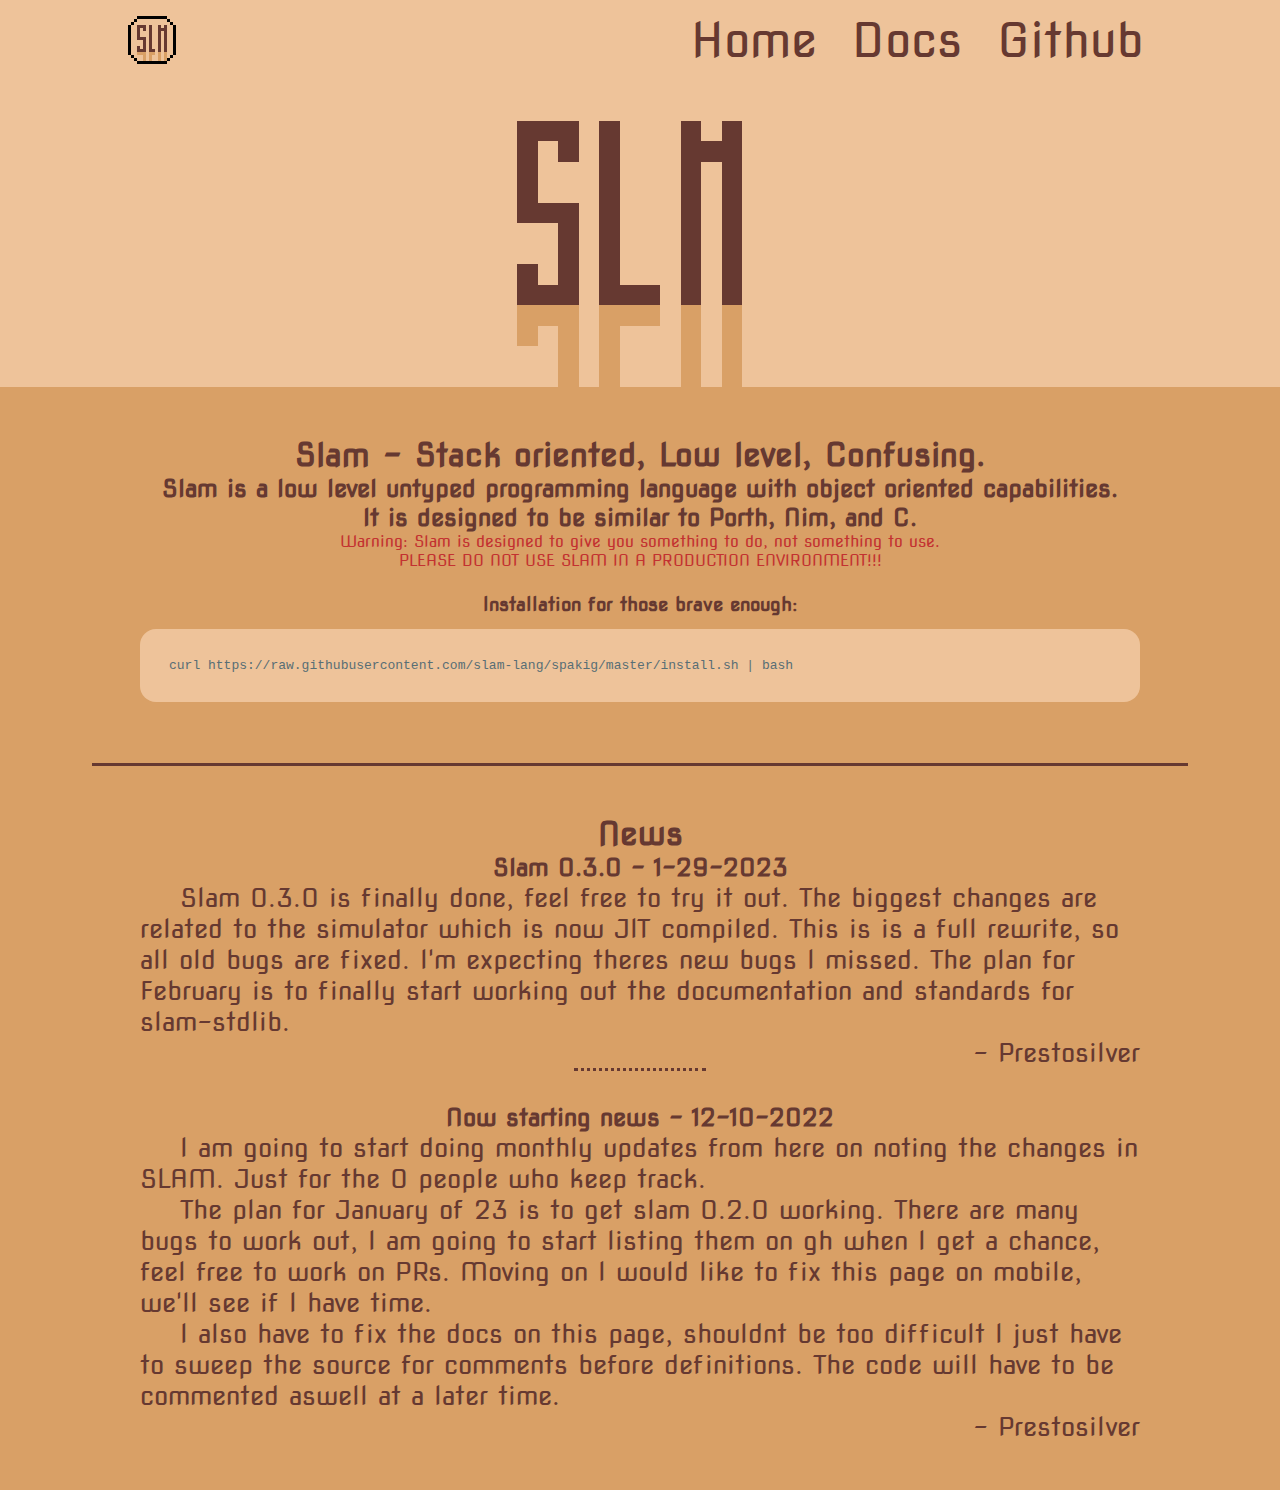
==== commit 324c8ddc: "add install instructions" ====
--- a/index.html
+++ b/index.html
@@ -3,6 +3,9 @@
   <head>
     <meta charset="utf-8">
     <meta name="viewport" content="width=device-width, initial-scale=1.0">
+    <link rel="stylesheet" href="/css/solarized-light.min.css">
+    <script src="highlight.min.js"></script>
+    <script>hljs.highlightAll();</script>
     <title>Slam Lang</title>
     <link rel="stylesheet" href="https://fonts.googleapis.com/css?family=Nova+Square">
     <link rel="stylesheet" href="css/index.css">
@@ -799,6 +802,11 @@
         Warning: Slam is designed to give you something to do, not something to use. <br/>
         PLEASE DO NOT USE SLAM IN A PRODUCTION ENVIRONMENT!!!
       </div>
+      <h3>
+        <br/>
+        Installation for those brave enough:
+      </h3>
+      <pre><code class="language-bash">curl https://raw.githubusercontent.com/slam-lang/spakig/master/install.sh | bash</code></pre>
     </div>
     <div class="news">
       <h1>
--- a/css/solarized-light.min.css
+++ b/css/solarized-light.min.css
@@ -0,0 +1,7 @@
+/*!
+  Theme: Solarized Light
+  Author: Ethan Schoonover (modified by aramisgithub)
+  License: ~ MIT (or more permissive) [via base16-schemes-source]
+  Maintainer: @highlightjs/core-team
+  Version: 2021.09.0
+*/pre code.hljs{display:block;overflow-x:auto;padding:1em}code.hljs{padding:3px 5px}.hljs{color:#586e75;}.hljs ::selection,.hljs::selection{background-color:#93a1a1;color:#586e75}.hljs-comment{color:#839496}.hljs-tag{color:#657b83}.hljs-operator,.hljs-punctuation,.hljs-subst{color:#586e75}.hljs-operator{opacity:.7}.hljs-bullet,.hljs-deletion,.hljs-name,.hljs-selector-tag,.hljs-template-variable,.hljs-variable{color:#dc322f}.hljs-attr,.hljs-link,.hljs-literal,.hljs-number,.hljs-symbol,.hljs-variable.constant_{color:#cb4b16}.hljs-class .hljs-title,.hljs-title,.hljs-title.class_{color:#b58900}.hljs-strong{font-weight:700;color:#b58900}.hljs-addition,.hljs-code,.hljs-string,.hljs-title.class_.inherited__{color:#859900}.hljs-built_in,.hljs-doctag,.hljs-keyword.hljs-atrule,.hljs-quote,.hljs-regexp{color:#2aa198}.hljs-attribute,.hljs-function .hljs-title,.hljs-section,.hljs-title.function_,.ruby .hljs-property{color:#268bd2}.diff .hljs-meta,.hljs-keyword,.hljs-template-tag,.hljs-type{color:#6c71c4}.hljs-emphasis{color:#6c71c4;font-style:italic}.hljs-meta,.hljs-meta .hljs-keyword,.hljs-meta .hljs-string{color:#d33682}.hljs-meta .hljs-keyword,.hljs-meta-keyword{font-weight:700}
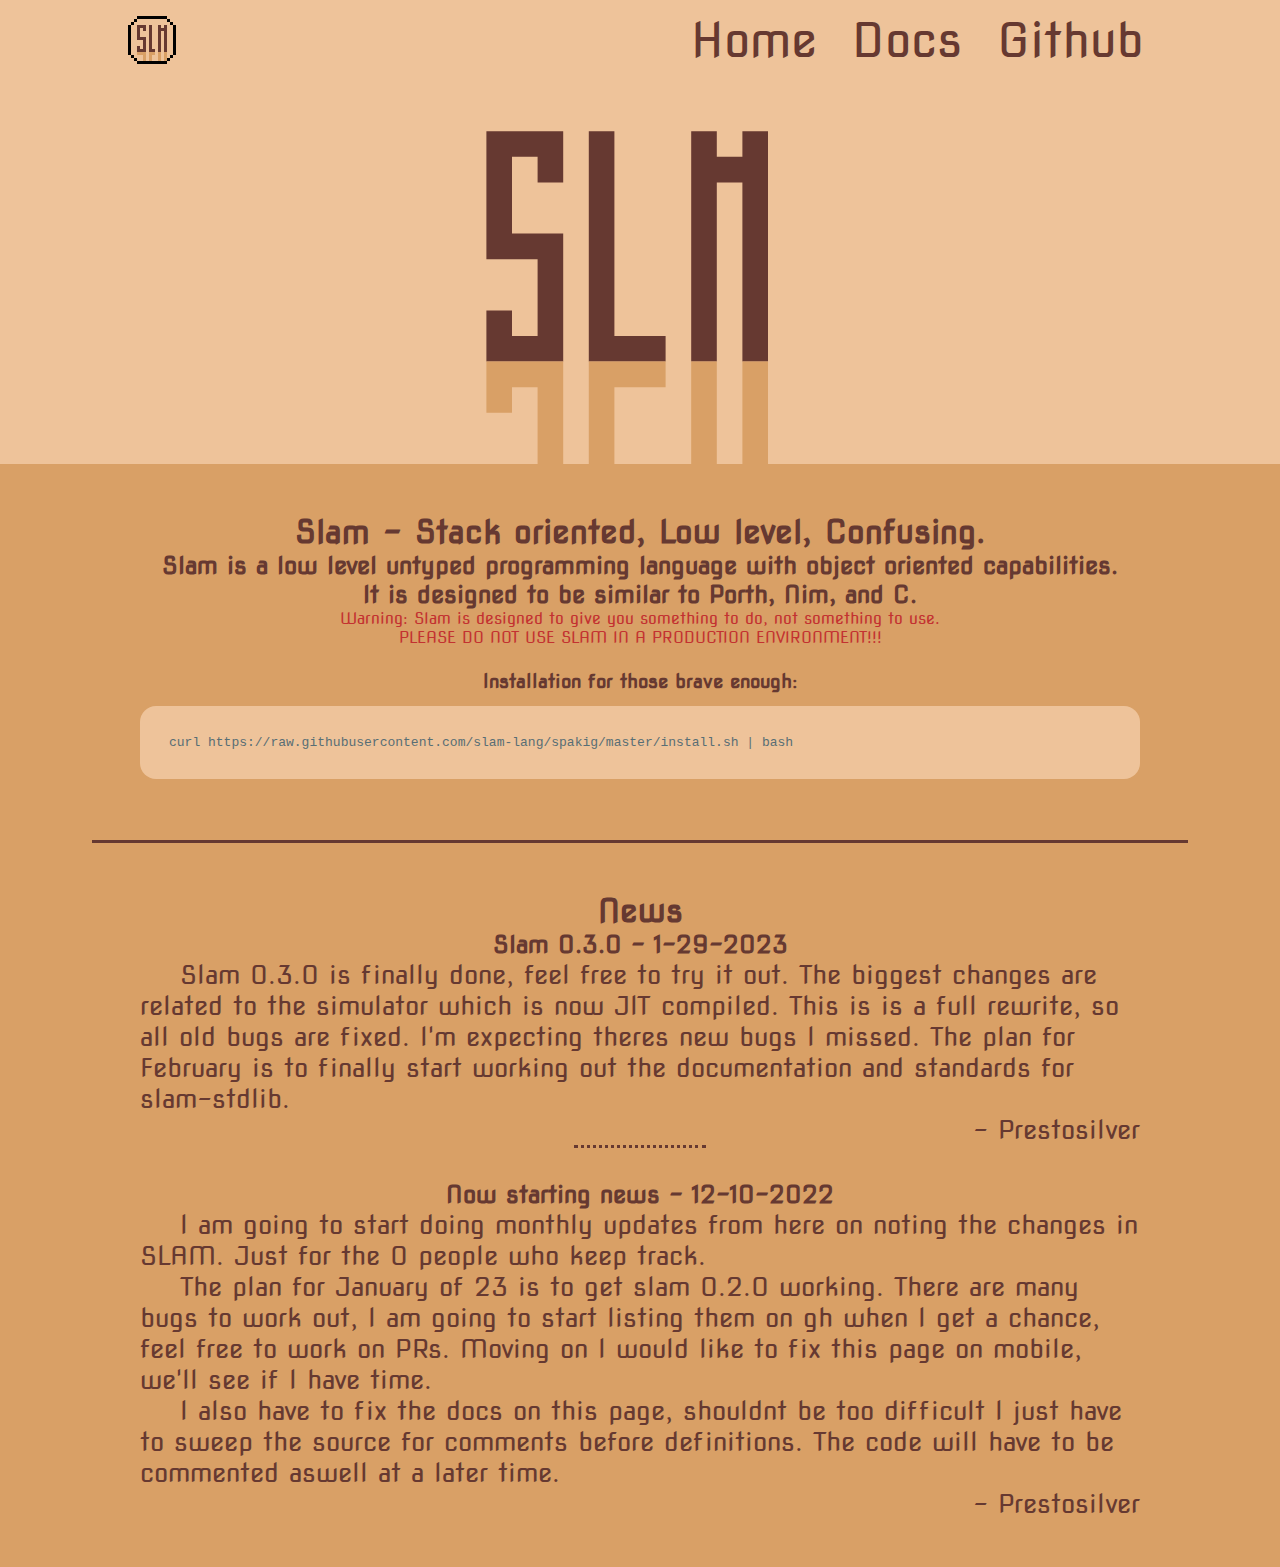
==== commit 5c4a7119: "updates to docs, new svg" ====
--- a/index.html
+++ b/index.html
@@ -37,758 +37,78 @@
       </div>
     </div>
     <div class="header">
-<svg version="1.1" width="80%" viewBox="0 0 500 150" xmlns="http://www.w3.org/2000/svg" shape-rendering="crispEdges">
-<rect x="0" y="0" width="10" height="10" fill="#EEC39A" />
-<rect x="10" y="0" width="10" height="10" fill="#EEC39A" />
-<rect x="20" y="0" width="10" height="10" fill="#EEC39A" />
-<rect x="30" y="0" width="10" height="10" fill="#EEC39A" />
-<rect x="40" y="0" width="10" height="10" fill="#EEC39A" />
-<rect x="50" y="0" width="10" height="10" fill="#EEC39A" />
-<rect x="60" y="0" width="10" height="10" fill="#EEC39A" />
-<rect x="70" y="0" width="10" height="10" fill="#EEC39A" />
-<rect x="80" y="0" width="10" height="10" fill="#EEC39A" />
-<rect x="90" y="0" width="10" height="10" fill="#EEC39A" />
-<rect x="100" y="0" width="10" height="10" fill="#EEC39A" />
-<rect x="110" y="0" width="10" height="10" fill="#EEC39A" />
-<rect x="120" y="0" width="10" height="10" fill="#EEC39A" />
-<rect x="130" y="0" width="10" height="10" fill="#EEC39A" />
-<rect x="140" y="0" width="10" height="10" fill="#EEC39A" />
-<rect x="150" y="0" width="10" height="10" fill="#EEC39A" />
-<rect x="160" y="0" width="10" height="10" fill="#EEC39A" />
-<rect x="170" y="0" width="10" height="10" fill="#EEC39A" />
-<rect x="180" y="0" width="10" height="10" fill="#EEC39A" />
-<rect x="190" y="0" width="10" height="10" fill="#EEC39A" />
-<rect x="200" y="0" width="10" height="10" fill="#EEC39A" />
-<rect x="210" y="0" width="10" height="10" fill="#EEC39A" />
-<rect x="220" y="0" width="10" height="10" fill="#EEC39A" />
-<rect x="230" y="0" width="10" height="10" fill="#EEC39A" />
-<rect x="240" y="0" width="10" height="10" fill="#EEC39A" />
-<rect x="250" y="0" width="10" height="10" fill="#EEC39A" />
-<rect x="260" y="0" width="10" height="10" fill="#EEC39A" />
-<rect x="270" y="0" width="10" height="10" fill="#EEC39A" />
-<rect x="280" y="0" width="10" height="10" fill="#EEC39A" />
-<rect x="290" y="0" width="10" height="10" fill="#EEC39A" />
-<rect x="300" y="0" width="10" height="10" fill="#EEC39A" />
-<rect x="310" y="0" width="10" height="10" fill="#EEC39A" />
-<rect x="320" y="0" width="10" height="10" fill="#EEC39A" />
-<rect x="330" y="0" width="10" height="10" fill="#EEC39A" />
-<rect x="340" y="0" width="10" height="10" fill="#EEC39A" />
-<rect x="350" y="0" width="10" height="10" fill="#EEC39A" />
-<rect x="360" y="0" width="10" height="10" fill="#EEC39A" />
-<rect x="370" y="0" width="10" height="10" fill="#EEC39A" />
-<rect x="380" y="0" width="10" height="10" fill="#EEC39A" />
-<rect x="390" y="0" width="10" height="10" fill="#EEC39A" />
-<rect x="400" y="0" width="10" height="10" fill="#EEC39A" />
-<rect x="410" y="0" width="10" height="10" fill="#EEC39A" />
-<rect x="420" y="0" width="10" height="10" fill="#EEC39A" />
-<rect x="430" y="0" width="10" height="10" fill="#EEC39A" />
-<rect x="440" y="0" width="10" height="10" fill="#EEC39A" />
-<rect x="450" y="0" width="10" height="10" fill="#EEC39A" />
-<rect x="460" y="0" width="10" height="10" fill="#EEC39A" />
-<rect x="470" y="0" width="10" height="10" fill="#EEC39A" />
-<rect x="480" y="0" width="10" height="10" fill="#EEC39A" />
-<rect x="490" y="0" width="10" height="10" fill="#EEC39A" />
-<rect x="0" y="10" width="10" height="10" fill="#EEC39A" />
-<rect x="10" y="10" width="10" height="10" fill="#EEC39A" />
-<rect x="20" y="10" width="10" height="10" fill="#EEC39A" />
-<rect x="30" y="10" width="10" height="10" fill="#EEC39A" />
-<rect x="40" y="10" width="10" height="10" fill="#EEC39A" />
-<rect x="50" y="10" width="10" height="10" fill="#EEC39A" />
-<rect x="60" y="10" width="10" height="10" fill="#EEC39A" />
-<rect x="70" y="10" width="10" height="10" fill="#EEC39A" />
-<rect x="80" y="10" width="10" height="10" fill="#EEC39A" />
-<rect x="90" y="10" width="10" height="10" fill="#EEC39A" />
-<rect x="100" y="10" width="10" height="10" fill="#EEC39A" />
-<rect x="110" y="10" width="10" height="10" fill="#EEC39A" />
-<rect x="120" y="10" width="10" height="10" fill="#EEC39A" />
-<rect x="130" y="10" width="10" height="10" fill="#EEC39A" />
-<rect x="140" y="10" width="10" height="10" fill="#EEC39A" />
-<rect x="150" y="10" width="10" height="10" fill="#EEC39A" />
-<rect x="160" y="10" width="10" height="10" fill="#EEC39A" />
-<rect x="170" y="10" width="10" height="10" fill="#EEC39A" />
-<rect x="180" y="10" width="10" height="10" fill="#EEC39A" />
-<rect x="190" y="10" width="10" height="10" fill="#EEC39A" />
-<rect x="200" y="10" width="10" height="10" fill="#EEC39A" />
-<rect x="210" y="10" width="10" height="10" fill="#EEC39A" />
-<rect x="220" y="10" width="10" height="10" fill="#EEC39A" />
-<rect x="230" y="10" width="10" height="10" fill="#EEC39A" />
-<rect x="240" y="10" width="10" height="10" fill="#EEC39A" />
-<rect x="250" y="10" width="10" height="10" fill="#EEC39A" />
-<rect x="260" y="10" width="10" height="10" fill="#EEC39A" />
-<rect x="270" y="10" width="10" height="10" fill="#EEC39A" />
-<rect x="280" y="10" width="10" height="10" fill="#EEC39A" />
-<rect x="290" y="10" width="10" height="10" fill="#EEC39A" />
-<rect x="300" y="10" width="10" height="10" fill="#EEC39A" />
-<rect x="310" y="10" width="10" height="10" fill="#EEC39A" />
-<rect x="320" y="10" width="10" height="10" fill="#EEC39A" />
-<rect x="330" y="10" width="10" height="10" fill="#EEC39A" />
-<rect x="340" y="10" width="10" height="10" fill="#EEC39A" />
-<rect x="350" y="10" width="10" height="10" fill="#EEC39A" />
-<rect x="360" y="10" width="10" height="10" fill="#EEC39A" />
-<rect x="370" y="10" width="10" height="10" fill="#EEC39A" />
-<rect x="380" y="10" width="10" height="10" fill="#EEC39A" />
-<rect x="390" y="10" width="10" height="10" fill="#EEC39A" />
-<rect x="400" y="10" width="10" height="10" fill="#EEC39A" />
-<rect x="410" y="10" width="10" height="10" fill="#EEC39A" />
-<rect x="420" y="10" width="10" height="10" fill="#EEC39A" />
-<rect x="430" y="10" width="10" height="10" fill="#EEC39A" />
-<rect x="440" y="10" width="10" height="10" fill="#EEC39A" />
-<rect x="450" y="10" width="10" height="10" fill="#EEC39A" />
-<rect x="460" y="10" width="10" height="10" fill="#EEC39A" />
-<rect x="470" y="10" width="10" height="10" fill="#EEC39A" />
-<rect x="480" y="10" width="10" height="10" fill="#EEC39A" />
-<rect x="490" y="10" width="10" height="10" fill="#EEC39A" />
-<rect x="0" y="20" width="10" height="10" fill="#EEC39A" />
-<rect x="10" y="20" width="10" height="10" fill="#EEC39A" />
-<rect x="20" y="20" width="10" height="10" fill="#EEC39A" />
-<rect x="30" y="20" width="10" height="10" fill="#EEC39A" />
-<rect x="40" y="20" width="10" height="10" fill="#EEC39A" />
-<rect x="50" y="20" width="10" height="10" fill="#EEC39A" />
-<rect x="60" y="20" width="10" height="10" fill="#EEC39A" />
-<rect x="70" y="20" width="10" height="10" fill="#EEC39A" />
-<rect x="80" y="20" width="10" height="10" fill="#EEC39A" />
-<rect x="90" y="20" width="10" height="10" fill="#EEC39A" />
-<rect x="100" y="20" width="10" height="10" fill="#EEC39A" />
-<rect x="110" y="20" width="10" height="10" fill="#EEC39A" />
-<rect x="120" y="20" width="10" height="10" fill="#EEC39A" />
-<rect x="130" y="20" width="10" height="10" fill="#EEC39A" />
-<rect x="140" y="20" width="10" height="10" fill="#EEC39A" />
-<rect x="150" y="20" width="10" height="10" fill="#EEC39A" />
-<rect x="160" y="20" width="10" height="10" fill="#EEC39A" />
-<rect x="170" y="20" width="10" height="10" fill="#EEC39A" />
-<rect x="180" y="20" width="10" height="10" fill="#EEC39A" />
-<rect x="190" y="20" width="10" height="10" fill="#663931" />
-<rect x="200" y="20" width="10" height="10" fill="#663931" />
-<rect x="210" y="20" width="10" height="10" fill="#663931" />
-<rect x="220" y="20" width="10" height="10" fill="#EEC39A" />
-<rect x="230" y="20" width="10" height="10" fill="#663931" />
-<rect x="240" y="20" width="10" height="10" fill="#EEC39A" />
-<rect x="250" y="20" width="10" height="10" fill="#EEC39A" />
-<rect x="260" y="20" width="10" height="10" fill="#EEC39A" />
-<rect x="270" y="20" width="10" height="10" fill="#663931" />
-<rect x="280" y="20" width="10" height="10" fill="#EEC39A" />
-<rect x="290" y="20" width="10" height="10" fill="#663931" />
-<rect x="300" y="20" width="10" height="10" fill="#EEC39A" />
-<rect x="310" y="20" width="10" height="10" fill="#EEC39A" />
-<rect x="320" y="20" width="10" height="10" fill="#EEC39A" />
-<rect x="330" y="20" width="10" height="10" fill="#EEC39A" />
-<rect x="340" y="20" width="10" height="10" fill="#EEC39A" />
-<rect x="350" y="20" width="10" height="10" fill="#EEC39A" />
-<rect x="360" y="20" width="10" height="10" fill="#EEC39A" />
-<rect x="370" y="20" width="10" height="10" fill="#EEC39A" />
-<rect x="380" y="20" width="10" height="10" fill="#EEC39A" />
-<rect x="390" y="20" width="10" height="10" fill="#EEC39A" />
-<rect x="400" y="20" width="10" height="10" fill="#EEC39A" />
-<rect x="410" y="20" width="10" height="10" fill="#EEC39A" />
-<rect x="420" y="20" width="10" height="10" fill="#EEC39A" />
-<rect x="430" y="20" width="10" height="10" fill="#EEC39A" />
-<rect x="440" y="20" width="10" height="10" fill="#EEC39A" />
-<rect x="450" y="20" width="10" height="10" fill="#EEC39A" />
-<rect x="460" y="20" width="10" height="10" fill="#EEC39A" />
-<rect x="470" y="20" width="10" height="10" fill="#EEC39A" />
-<rect x="480" y="20" width="10" height="10" fill="#EEC39A" />
-<rect x="490" y="20" width="10" height="10" fill="#EEC39A" />
-<rect x="0" y="30" width="10" height="10" fill="#EEC39A" />
-<rect x="10" y="30" width="10" height="10" fill="#EEC39A" />
-<rect x="20" y="30" width="10" height="10" fill="#EEC39A" />
-<rect x="30" y="30" width="10" height="10" fill="#EEC39A" />
-<rect x="40" y="30" width="10" height="10" fill="#EEC39A" />
-<rect x="50" y="30" width="10" height="10" fill="#EEC39A" />
-<rect x="60" y="30" width="10" height="10" fill="#EEC39A" />
-<rect x="70" y="30" width="10" height="10" fill="#EEC39A" />
-<rect x="80" y="30" width="10" height="10" fill="#EEC39A" />
-<rect x="90" y="30" width="10" height="10" fill="#EEC39A" />
-<rect x="100" y="30" width="10" height="10" fill="#EEC39A" />
-<rect x="110" y="30" width="10" height="10" fill="#EEC39A" />
-<rect x="120" y="30" width="10" height="10" fill="#EEC39A" />
-<rect x="130" y="30" width="10" height="10" fill="#EEC39A" />
-<rect x="140" y="30" width="10" height="10" fill="#EEC39A" />
-<rect x="150" y="30" width="10" height="10" fill="#EEC39A" />
-<rect x="160" y="30" width="10" height="10" fill="#EEC39A" />
-<rect x="170" y="30" width="10" height="10" fill="#EEC39A" />
-<rect x="180" y="30" width="10" height="10" fill="#EEC39A" />
-<rect x="190" y="30" width="10" height="10" fill="#663931" />
-<rect x="200" y="30" width="10" height="10" fill="#EEC39A" />
-<rect x="210" y="30" width="10" height="10" fill="#663931" />
-<rect x="220" y="30" width="10" height="10" fill="#EEC39A" />
-<rect x="230" y="30" width="10" height="10" fill="#663931" />
-<rect x="240" y="30" width="10" height="10" fill="#EEC39A" />
-<rect x="250" y="30" width="10" height="10" fill="#EEC39A" />
-<rect x="260" y="30" width="10" height="10" fill="#EEC39A" />
-<rect x="270" y="30" width="10" height="10" fill="#663931" />
-<rect x="280" y="30" width="10" height="10" fill="#663931" />
-<rect x="290" y="30" width="10" height="10" fill="#663931" />
-<rect x="300" y="30" width="10" height="10" fill="#EEC39A" />
-<rect x="310" y="30" width="10" height="10" fill="#EEC39A" />
-<rect x="320" y="30" width="10" height="10" fill="#EEC39A" />
-<rect x="330" y="30" width="10" height="10" fill="#EEC39A" />
-<rect x="340" y="30" width="10" height="10" fill="#EEC39A" />
-<rect x="350" y="30" width="10" height="10" fill="#EEC39A" />
-<rect x="360" y="30" width="10" height="10" fill="#EEC39A" />
-<rect x="370" y="30" width="10" height="10" fill="#EEC39A" />
-<rect x="380" y="30" width="10" height="10" fill="#EEC39A" />
-<rect x="390" y="30" width="10" height="10" fill="#EEC39A" />
-<rect x="400" y="30" width="10" height="10" fill="#EEC39A" />
-<rect x="410" y="30" width="10" height="10" fill="#EEC39A" />
-<rect x="420" y="30" width="10" height="10" fill="#EEC39A" />
-<rect x="430" y="30" width="10" height="10" fill="#EEC39A" />
-<rect x="440" y="30" width="10" height="10" fill="#EEC39A" />
-<rect x="450" y="30" width="10" height="10" fill="#EEC39A" />
-<rect x="460" y="30" width="10" height="10" fill="#EEC39A" />
-<rect x="470" y="30" width="10" height="10" fill="#EEC39A" />
-<rect x="480" y="30" width="10" height="10" fill="#EEC39A" />
-<rect x="490" y="30" width="10" height="10" fill="#EEC39A" />
-<rect x="0" y="40" width="10" height="10" fill="#EEC39A" />
-<rect x="10" y="40" width="10" height="10" fill="#EEC39A" />
-<rect x="20" y="40" width="10" height="10" fill="#EEC39A" />
-<rect x="30" y="40" width="10" height="10" fill="#EEC39A" />
-<rect x="40" y="40" width="10" height="10" fill="#EEC39A" />
-<rect x="50" y="40" width="10" height="10" fill="#EEC39A" />
-<rect x="60" y="40" width="10" height="10" fill="#EEC39A" />
-<rect x="70" y="40" width="10" height="10" fill="#EEC39A" />
-<rect x="80" y="40" width="10" height="10" fill="#EEC39A" />
-<rect x="90" y="40" width="10" height="10" fill="#EEC39A" />
-<rect x="100" y="40" width="10" height="10" fill="#EEC39A" />
-<rect x="110" y="40" width="10" height="10" fill="#EEC39A" />
-<rect x="120" y="40" width="10" height="10" fill="#EEC39A" />
-<rect x="130" y="40" width="10" height="10" fill="#EEC39A" />
-<rect x="140" y="40" width="10" height="10" fill="#EEC39A" />
-<rect x="150" y="40" width="10" height="10" fill="#EEC39A" />
-<rect x="160" y="40" width="10" height="10" fill="#EEC39A" />
-<rect x="170" y="40" width="10" height="10" fill="#EEC39A" />
-<rect x="180" y="40" width="10" height="10" fill="#EEC39A" />
-<rect x="190" y="40" width="10" height="10" fill="#663931" />
-<rect x="200" y="40" width="10" height="10" fill="#EEC39A" />
-<rect x="210" y="40" width="10" height="10" fill="#EEC39A" />
-<rect x="220" y="40" width="10" height="10" fill="#EEC39A" />
-<rect x="230" y="40" width="10" height="10" fill="#663931" />
-<rect x="240" y="40" width="10" height="10" fill="#EEC39A" />
-<rect x="250" y="40" width="10" height="10" fill="#EEC39A" />
-<rect x="260" y="40" width="10" height="10" fill="#EEC39A" />
-<rect x="270" y="40" width="10" height="10" fill="#663931" />
-<rect x="280" y="40" width="10" height="10" fill="#EEC39A" />
-<rect x="290" y="40" width="10" height="10" fill="#663931" />
-<rect x="300" y="40" width="10" height="10" fill="#EEC39A" />
-<rect x="310" y="40" width="10" height="10" fill="#EEC39A" />
-<rect x="320" y="40" width="10" height="10" fill="#EEC39A" />
-<rect x="330" y="40" width="10" height="10" fill="#EEC39A" />
-<rect x="340" y="40" width="10" height="10" fill="#EEC39A" />
-<rect x="350" y="40" width="10" height="10" fill="#EEC39A" />
-<rect x="360" y="40" width="10" height="10" fill="#EEC39A" />
-<rect x="370" y="40" width="10" height="10" fill="#EEC39A" />
-<rect x="380" y="40" width="10" height="10" fill="#EEC39A" />
-<rect x="390" y="40" width="10" height="10" fill="#EEC39A" />
-<rect x="400" y="40" width="10" height="10" fill="#EEC39A" />
-<rect x="410" y="40" width="10" height="10" fill="#EEC39A" />
-<rect x="420" y="40" width="10" height="10" fill="#EEC39A" />
-<rect x="430" y="40" width="10" height="10" fill="#EEC39A" />
-<rect x="440" y="40" width="10" height="10" fill="#EEC39A" />
-<rect x="450" y="40" width="10" height="10" fill="#EEC39A" />
-<rect x="460" y="40" width="10" height="10" fill="#EEC39A" />
-<rect x="470" y="40" width="10" height="10" fill="#EEC39A" />
-<rect x="480" y="40" width="10" height="10" fill="#EEC39A" />
-<rect x="490" y="40" width="10" height="10" fill="#EEC39A" />
-<rect x="0" y="50" width="10" height="10" fill="#EEC39A" />
-<rect x="10" y="50" width="10" height="10" fill="#EEC39A" />
-<rect x="20" y="50" width="10" height="10" fill="#EEC39A" />
-<rect x="30" y="50" width="10" height="10" fill="#EEC39A" />
-<rect x="40" y="50" width="10" height="10" fill="#EEC39A" />
-<rect x="50" y="50" width="10" height="10" fill="#EEC39A" />
-<rect x="60" y="50" width="10" height="10" fill="#EEC39A" />
-<rect x="70" y="50" width="10" height="10" fill="#EEC39A" />
-<rect x="80" y="50" width="10" height="10" fill="#EEC39A" />
-<rect x="90" y="50" width="10" height="10" fill="#EEC39A" />
-<rect x="100" y="50" width="10" height="10" fill="#EEC39A" />
-<rect x="110" y="50" width="10" height="10" fill="#EEC39A" />
-<rect x="120" y="50" width="10" height="10" fill="#EEC39A" />
-<rect x="130" y="50" width="10" height="10" fill="#EEC39A" />
-<rect x="140" y="50" width="10" height="10" fill="#EEC39A" />
-<rect x="150" y="50" width="10" height="10" fill="#EEC39A" />
-<rect x="160" y="50" width="10" height="10" fill="#EEC39A" />
-<rect x="170" y="50" width="10" height="10" fill="#EEC39A" />
-<rect x="180" y="50" width="10" height="10" fill="#EEC39A" />
-<rect x="190" y="50" width="10" height="10" fill="#663931" />
-<rect x="200" y="50" width="10" height="10" fill="#EEC39A" />
-<rect x="210" y="50" width="10" height="10" fill="#EEC39A" />
-<rect x="220" y="50" width="10" height="10" fill="#EEC39A" />
-<rect x="230" y="50" width="10" height="10" fill="#663931" />
-<rect x="240" y="50" width="10" height="10" fill="#EEC39A" />
-<rect x="250" y="50" width="10" height="10" fill="#EEC39A" />
-<rect x="260" y="50" width="10" height="10" fill="#EEC39A" />
-<rect x="270" y="50" width="10" height="10" fill="#663931" />
-<rect x="280" y="50" width="10" height="10" fill="#EEC39A" />
-<rect x="290" y="50" width="10" height="10" fill="#663931" />
-<rect x="300" y="50" width="10" height="10" fill="#EEC39A" />
-<rect x="310" y="50" width="10" height="10" fill="#EEC39A" />
-<rect x="320" y="50" width="10" height="10" fill="#EEC39A" />
-<rect x="330" y="50" width="10" height="10" fill="#EEC39A" />
-<rect x="340" y="50" width="10" height="10" fill="#EEC39A" />
-<rect x="350" y="50" width="10" height="10" fill="#EEC39A" />
-<rect x="360" y="50" width="10" height="10" fill="#EEC39A" />
-<rect x="370" y="50" width="10" height="10" fill="#EEC39A" />
-<rect x="380" y="50" width="10" height="10" fill="#EEC39A" />
-<rect x="390" y="50" width="10" height="10" fill="#EEC39A" />
-<rect x="400" y="50" width="10" height="10" fill="#EEC39A" />
-<rect x="410" y="50" width="10" height="10" fill="#EEC39A" />
-<rect x="420" y="50" width="10" height="10" fill="#EEC39A" />
-<rect x="430" y="50" width="10" height="10" fill="#EEC39A" />
-<rect x="440" y="50" width="10" height="10" fill="#EEC39A" />
-<rect x="450" y="50" width="10" height="10" fill="#EEC39A" />
-<rect x="460" y="50" width="10" height="10" fill="#EEC39A" />
-<rect x="470" y="50" width="10" height="10" fill="#EEC39A" />
-<rect x="480" y="50" width="10" height="10" fill="#EEC39A" />
-<rect x="490" y="50" width="10" height="10" fill="#EEC39A" />
-<rect x="0" y="60" width="10" height="10" fill="#EEC39A" />
-<rect x="10" y="60" width="10" height="10" fill="#EEC39A" />
-<rect x="20" y="60" width="10" height="10" fill="#EEC39A" />
-<rect x="30" y="60" width="10" height="10" fill="#EEC39A" />
-<rect x="40" y="60" width="10" height="10" fill="#EEC39A" />
-<rect x="50" y="60" width="10" height="10" fill="#EEC39A" />
-<rect x="60" y="60" width="10" height="10" fill="#EEC39A" />
-<rect x="70" y="60" width="10" height="10" fill="#EEC39A" />
-<rect x="80" y="60" width="10" height="10" fill="#EEC39A" />
-<rect x="90" y="60" width="10" height="10" fill="#EEC39A" />
-<rect x="100" y="60" width="10" height="10" fill="#EEC39A" />
-<rect x="110" y="60" width="10" height="10" fill="#EEC39A" />
-<rect x="120" y="60" width="10" height="10" fill="#EEC39A" />
-<rect x="130" y="60" width="10" height="10" fill="#EEC39A" />
-<rect x="140" y="60" width="10" height="10" fill="#EEC39A" />
-<rect x="150" y="60" width="10" height="10" fill="#EEC39A" />
-<rect x="160" y="60" width="10" height="10" fill="#EEC39A" />
-<rect x="170" y="60" width="10" height="10" fill="#EEC39A" />
-<rect x="180" y="60" width="10" height="10" fill="#EEC39A" />
-<rect x="190" y="60" width="10" height="10" fill="#663931" />
-<rect x="200" y="60" width="10" height="10" fill="#663931" />
-<rect x="210" y="60" width="10" height="10" fill="#663931" />
-<rect x="220" y="60" width="10" height="10" fill="#EEC39A" />
-<rect x="230" y="60" width="10" height="10" fill="#663931" />
-<rect x="240" y="60" width="10" height="10" fill="#EEC39A" />
-<rect x="250" y="60" width="10" height="10" fill="#EEC39A" />
-<rect x="260" y="60" width="10" height="10" fill="#EEC39A" />
-<rect x="270" y="60" width="10" height="10" fill="#663931" />
-<rect x="280" y="60" width="10" height="10" fill="#EEC39A" />
-<rect x="290" y="60" width="10" height="10" fill="#663931" />
-<rect x="300" y="60" width="10" height="10" fill="#EEC39A" />
-<rect x="310" y="60" width="10" height="10" fill="#EEC39A" />
-<rect x="320" y="60" width="10" height="10" fill="#EEC39A" />
-<rect x="330" y="60" width="10" height="10" fill="#EEC39A" />
-<rect x="340" y="60" width="10" height="10" fill="#EEC39A" />
-<rect x="350" y="60" width="10" height="10" fill="#EEC39A" />
-<rect x="360" y="60" width="10" height="10" fill="#EEC39A" />
-<rect x="370" y="60" width="10" height="10" fill="#EEC39A" />
-<rect x="380" y="60" width="10" height="10" fill="#EEC39A" />
-<rect x="390" y="60" width="10" height="10" fill="#EEC39A" />
-<rect x="400" y="60" width="10" height="10" fill="#EEC39A" />
-<rect x="410" y="60" width="10" height="10" fill="#EEC39A" />
-<rect x="420" y="60" width="10" height="10" fill="#EEC39A" />
-<rect x="430" y="60" width="10" height="10" fill="#EEC39A" />
-<rect x="440" y="60" width="10" height="10" fill="#EEC39A" />
-<rect x="450" y="60" width="10" height="10" fill="#EEC39A" />
-<rect x="460" y="60" width="10" height="10" fill="#EEC39A" />
-<rect x="470" y="60" width="10" height="10" fill="#EEC39A" />
-<rect x="480" y="60" width="10" height="10" fill="#EEC39A" />
-<rect x="490" y="60" width="10" height="10" fill="#EEC39A" />
-<rect x="0" y="70" width="10" height="10" fill="#EEC39A" />
-<rect x="10" y="70" width="10" height="10" fill="#EEC39A" />
-<rect x="20" y="70" width="10" height="10" fill="#EEC39A" />
-<rect x="30" y="70" width="10" height="10" fill="#EEC39A" />
-<rect x="40" y="70" width="10" height="10" fill="#EEC39A" />
-<rect x="50" y="70" width="10" height="10" fill="#EEC39A" />
-<rect x="60" y="70" width="10" height="10" fill="#EEC39A" />
-<rect x="70" y="70" width="10" height="10" fill="#EEC39A" />
-<rect x="80" y="70" width="10" height="10" fill="#EEC39A" />
-<rect x="90" y="70" width="10" height="10" fill="#EEC39A" />
-<rect x="100" y="70" width="10" height="10" fill="#EEC39A" />
-<rect x="110" y="70" width="10" height="10" fill="#EEC39A" />
-<rect x="120" y="70" width="10" height="10" fill="#EEC39A" />
-<rect x="130" y="70" width="10" height="10" fill="#EEC39A" />
-<rect x="140" y="70" width="10" height="10" fill="#EEC39A" />
-<rect x="150" y="70" width="10" height="10" fill="#EEC39A" />
-<rect x="160" y="70" width="10" height="10" fill="#EEC39A" />
-<rect x="170" y="70" width="10" height="10" fill="#EEC39A" />
-<rect x="180" y="70" width="10" height="10" fill="#EEC39A" />
-<rect x="190" y="70" width="10" height="10" fill="#EEC39A" />
-<rect x="200" y="70" width="10" height="10" fill="#EEC39A" />
-<rect x="210" y="70" width="10" height="10" fill="#663931" />
-<rect x="220" y="70" width="10" height="10" fill="#EEC39A" />
-<rect x="230" y="70" width="10" height="10" fill="#663931" />
-<rect x="240" y="70" width="10" height="10" fill="#EEC39A" />
-<rect x="250" y="70" width="10" height="10" fill="#EEC39A" />
-<rect x="260" y="70" width="10" height="10" fill="#EEC39A" />
-<rect x="270" y="70" width="10" height="10" fill="#663931" />
-<rect x="280" y="70" width="10" height="10" fill="#EEC39A" />
-<rect x="290" y="70" width="10" height="10" fill="#663931" />
-<rect x="300" y="70" width="10" height="10" fill="#EEC39A" />
-<rect x="310" y="70" width="10" height="10" fill="#EEC39A" />
-<rect x="320" y="70" width="10" height="10" fill="#EEC39A" />
-<rect x="330" y="70" width="10" height="10" fill="#EEC39A" />
-<rect x="340" y="70" width="10" height="10" fill="#EEC39A" />
-<rect x="350" y="70" width="10" height="10" fill="#EEC39A" />
-<rect x="360" y="70" width="10" height="10" fill="#EEC39A" />
-<rect x="370" y="70" width="10" height="10" fill="#EEC39A" />
-<rect x="380" y="70" width="10" height="10" fill="#EEC39A" />
-<rect x="390" y="70" width="10" height="10" fill="#EEC39A" />
-<rect x="400" y="70" width="10" height="10" fill="#EEC39A" />
-<rect x="410" y="70" width="10" height="10" fill="#EEC39A" />
-<rect x="420" y="70" width="10" height="10" fill="#EEC39A" />
-<rect x="430" y="70" width="10" height="10" fill="#EEC39A" />
-<rect x="440" y="70" width="10" height="10" fill="#EEC39A" />
-<rect x="450" y="70" width="10" height="10" fill="#EEC39A" />
-<rect x="460" y="70" width="10" height="10" fill="#EEC39A" />
-<rect x="470" y="70" width="10" height="10" fill="#EEC39A" />
-<rect x="480" y="70" width="10" height="10" fill="#EEC39A" />
-<rect x="490" y="70" width="10" height="10" fill="#EEC39A" />
-<rect x="0" y="80" width="10" height="10" fill="#EEC39A" />
-<rect x="10" y="80" width="10" height="10" fill="#EEC39A" />
-<rect x="20" y="80" width="10" height="10" fill="#EEC39A" />
-<rect x="30" y="80" width="10" height="10" fill="#EEC39A" />
-<rect x="40" y="80" width="10" height="10" fill="#EEC39A" />
-<rect x="50" y="80" width="10" height="10" fill="#EEC39A" />
-<rect x="60" y="80" width="10" height="10" fill="#EEC39A" />
-<rect x="70" y="80" width="10" height="10" fill="#EEC39A" />
-<rect x="80" y="80" width="10" height="10" fill="#EEC39A" />
-<rect x="90" y="80" width="10" height="10" fill="#EEC39A" />
-<rect x="100" y="80" width="10" height="10" fill="#EEC39A" />
-<rect x="110" y="80" width="10" height="10" fill="#EEC39A" />
-<rect x="120" y="80" width="10" height="10" fill="#EEC39A" />
-<rect x="130" y="80" width="10" height="10" fill="#EEC39A" />
-<rect x="140" y="80" width="10" height="10" fill="#EEC39A" />
-<rect x="150" y="80" width="10" height="10" fill="#EEC39A" />
-<rect x="160" y="80" width="10" height="10" fill="#EEC39A" />
-<rect x="170" y="80" width="10" height="10" fill="#EEC39A" />
-<rect x="180" y="80" width="10" height="10" fill="#EEC39A" />
-<rect x="190" y="80" width="10" height="10" fill="#EEC39A" />
-<rect x="200" y="80" width="10" height="10" fill="#EEC39A" />
-<rect x="210" y="80" width="10" height="10" fill="#663931" />
-<rect x="220" y="80" width="10" height="10" fill="#EEC39A" />
-<rect x="230" y="80" width="10" height="10" fill="#663931" />
-<rect x="240" y="80" width="10" height="10" fill="#EEC39A" />
-<rect x="250" y="80" width="10" height="10" fill="#EEC39A" />
-<rect x="260" y="80" width="10" height="10" fill="#EEC39A" />
-<rect x="270" y="80" width="10" height="10" fill="#663931" />
-<rect x="280" y="80" width="10" height="10" fill="#EEC39A" />
-<rect x="290" y="80" width="10" height="10" fill="#663931" />
-<rect x="300" y="80" width="10" height="10" fill="#EEC39A" />
-<rect x="310" y="80" width="10" height="10" fill="#EEC39A" />
-<rect x="320" y="80" width="10" height="10" fill="#EEC39A" />
-<rect x="330" y="80" width="10" height="10" fill="#EEC39A" />
-<rect x="340" y="80" width="10" height="10" fill="#EEC39A" />
-<rect x="350" y="80" width="10" height="10" fill="#EEC39A" />
-<rect x="360" y="80" width="10" height="10" fill="#EEC39A" />
-<rect x="370" y="80" width="10" height="10" fill="#EEC39A" />
-<rect x="380" y="80" width="10" height="10" fill="#EEC39A" />
-<rect x="390" y="80" width="10" height="10" fill="#EEC39A" />
-<rect x="400" y="80" width="10" height="10" fill="#EEC39A" />
-<rect x="410" y="80" width="10" height="10" fill="#EEC39A" />
-<rect x="420" y="80" width="10" height="10" fill="#EEC39A" />
-<rect x="430" y="80" width="10" height="10" fill="#EEC39A" />
-<rect x="440" y="80" width="10" height="10" fill="#EEC39A" />
-<rect x="450" y="80" width="10" height="10" fill="#EEC39A" />
-<rect x="460" y="80" width="10" height="10" fill="#EEC39A" />
-<rect x="470" y="80" width="10" height="10" fill="#EEC39A" />
-<rect x="480" y="80" width="10" height="10" fill="#EEC39A" />
-<rect x="490" y="80" width="10" height="10" fill="#EEC39A" />
-<rect x="0" y="90" width="10" height="10" fill="#EEC39A" />
-<rect x="10" y="90" width="10" height="10" fill="#EEC39A" />
-<rect x="20" y="90" width="10" height="10" fill="#EEC39A" />
-<rect x="30" y="90" width="10" height="10" fill="#EEC39A" />
-<rect x="40" y="90" width="10" height="10" fill="#EEC39A" />
-<rect x="50" y="90" width="10" height="10" fill="#EEC39A" />
-<rect x="60" y="90" width="10" height="10" fill="#EEC39A" />
-<rect x="70" y="90" width="10" height="10" fill="#EEC39A" />
-<rect x="80" y="90" width="10" height="10" fill="#EEC39A" />
-<rect x="90" y="90" width="10" height="10" fill="#EEC39A" />
-<rect x="100" y="90" width="10" height="10" fill="#EEC39A" />
-<rect x="110" y="90" width="10" height="10" fill="#EEC39A" />
-<rect x="120" y="90" width="10" height="10" fill="#EEC39A" />
-<rect x="130" y="90" width="10" height="10" fill="#EEC39A" />
-<rect x="140" y="90" width="10" height="10" fill="#EEC39A" />
-<rect x="150" y="90" width="10" height="10" fill="#EEC39A" />
-<rect x="160" y="90" width="10" height="10" fill="#EEC39A" />
-<rect x="170" y="90" width="10" height="10" fill="#EEC39A" />
-<rect x="180" y="90" width="10" height="10" fill="#EEC39A" />
-<rect x="190" y="90" width="10" height="10" fill="#663931" />
-<rect x="200" y="90" width="10" height="10" fill="#EEC39A" />
-<rect x="210" y="90" width="10" height="10" fill="#663931" />
-<rect x="220" y="90" width="10" height="10" fill="#EEC39A" />
-<rect x="230" y="90" width="10" height="10" fill="#663931" />
-<rect x="240" y="90" width="10" height="10" fill="#EEC39A" />
-<rect x="250" y="90" width="10" height="10" fill="#EEC39A" />
-<rect x="260" y="90" width="10" height="10" fill="#EEC39A" />
-<rect x="270" y="90" width="10" height="10" fill="#663931" />
-<rect x="280" y="90" width="10" height="10" fill="#EEC39A" />
-<rect x="290" y="90" width="10" height="10" fill="#663931" />
-<rect x="300" y="90" width="10" height="10" fill="#EEC39A" />
-<rect x="310" y="90" width="10" height="10" fill="#EEC39A" />
-<rect x="320" y="90" width="10" height="10" fill="#EEC39A" />
-<rect x="330" y="90" width="10" height="10" fill="#EEC39A" />
-<rect x="340" y="90" width="10" height="10" fill="#EEC39A" />
-<rect x="350" y="90" width="10" height="10" fill="#EEC39A" />
-<rect x="360" y="90" width="10" height="10" fill="#EEC39A" />
-<rect x="370" y="90" width="10" height="10" fill="#EEC39A" />
-<rect x="380" y="90" width="10" height="10" fill="#EEC39A" />
-<rect x="390" y="90" width="10" height="10" fill="#EEC39A" />
-<rect x="400" y="90" width="10" height="10" fill="#EEC39A" />
-<rect x="410" y="90" width="10" height="10" fill="#EEC39A" />
-<rect x="420" y="90" width="10" height="10" fill="#EEC39A" />
-<rect x="430" y="90" width="10" height="10" fill="#EEC39A" />
-<rect x="440" y="90" width="10" height="10" fill="#EEC39A" />
-<rect x="450" y="90" width="10" height="10" fill="#EEC39A" />
-<rect x="460" y="90" width="10" height="10" fill="#EEC39A" />
-<rect x="470" y="90" width="10" height="10" fill="#EEC39A" />
-<rect x="480" y="90" width="10" height="10" fill="#EEC39A" />
-<rect x="490" y="90" width="10" height="10" fill="#EEC39A" />
-<rect x="0" y="100" width="10" height="10" fill="#EEC39A" />
-<rect x="10" y="100" width="10" height="10" fill="#EEC39A" />
-<rect x="20" y="100" width="10" height="10" fill="#EEC39A" />
-<rect x="30" y="100" width="10" height="10" fill="#EEC39A" />
-<rect x="40" y="100" width="10" height="10" fill="#EEC39A" />
-<rect x="50" y="100" width="10" height="10" fill="#EEC39A" />
-<rect x="60" y="100" width="10" height="10" fill="#EEC39A" />
-<rect x="70" y="100" width="10" height="10" fill="#EEC39A" />
-<rect x="80" y="100" width="10" height="10" fill="#EEC39A" />
-<rect x="90" y="100" width="10" height="10" fill="#EEC39A" />
-<rect x="100" y="100" width="10" height="10" fill="#EEC39A" />
-<rect x="110" y="100" width="10" height="10" fill="#EEC39A" />
-<rect x="120" y="100" width="10" height="10" fill="#EEC39A" />
-<rect x="130" y="100" width="10" height="10" fill="#EEC39A" />
-<rect x="140" y="100" width="10" height="10" fill="#EEC39A" />
-<rect x="150" y="100" width="10" height="10" fill="#EEC39A" />
-<rect x="160" y="100" width="10" height="10" fill="#EEC39A" />
-<rect x="170" y="100" width="10" height="10" fill="#EEC39A" />
-<rect x="180" y="100" width="10" height="10" fill="#EEC39A" />
-<rect x="190" y="100" width="10" height="10" fill="#663931" />
-<rect x="200" y="100" width="10" height="10" fill="#663931" />
-<rect x="210" y="100" width="10" height="10" fill="#663931" />
-<rect x="220" y="100" width="10" height="10" fill="#EEC39A" />
-<rect x="230" y="100" width="10" height="10" fill="#663931" />
-<rect x="240" y="100" width="10" height="10" fill="#663931" />
-<rect x="250" y="100" width="10" height="10" fill="#663931" />
-<rect x="260" y="100" width="10" height="10" fill="#EEC39A" />
-<rect x="270" y="100" width="10" height="10" fill="#663931" />
-<rect x="280" y="100" width="10" height="10" fill="#EEC39A" />
-<rect x="290" y="100" width="10" height="10" fill="#663931" />
-<rect x="300" y="100" width="10" height="10" fill="#EEC39A" />
-<rect x="310" y="100" width="10" height="10" fill="#EEC39A" />
-<rect x="320" y="100" width="10" height="10" fill="#EEC39A" />
-<rect x="330" y="100" width="10" height="10" fill="#EEC39A" />
-<rect x="340" y="100" width="10" height="10" fill="#EEC39A" />
-<rect x="350" y="100" width="10" height="10" fill="#EEC39A" />
-<rect x="360" y="100" width="10" height="10" fill="#EEC39A" />
-<rect x="370" y="100" width="10" height="10" fill="#EEC39A" />
-<rect x="380" y="100" width="10" height="10" fill="#EEC39A" />
-<rect x="390" y="100" width="10" height="10" fill="#EEC39A" />
-<rect x="400" y="100" width="10" height="10" fill="#EEC39A" />
-<rect x="410" y="100" width="10" height="10" fill="#EEC39A" />
-<rect x="420" y="100" width="10" height="10" fill="#EEC39A" />
-<rect x="430" y="100" width="10" height="10" fill="#EEC39A" />
-<rect x="440" y="100" width="10" height="10" fill="#EEC39A" />
-<rect x="450" y="100" width="10" height="10" fill="#EEC39A" />
-<rect x="460" y="100" width="10" height="10" fill="#EEC39A" />
-<rect x="470" y="100" width="10" height="10" fill="#EEC39A" />
-<rect x="480" y="100" width="10" height="10" fill="#EEC39A" />
-<rect x="490" y="100" width="10" height="10" fill="#EEC39A" />
-<rect x="0" y="110" width="10" height="10" fill="#EEC39A" />
-<rect x="10" y="110" width="10" height="10" fill="#EEC39A" />
-<rect x="20" y="110" width="10" height="10" fill="#EEC39A" />
-<rect x="30" y="110" width="10" height="10" fill="#EEC39A" />
-<rect x="40" y="110" width="10" height="10" fill="#EEC39A" />
-<rect x="50" y="110" width="10" height="10" fill="#EEC39A" />
-<rect x="60" y="110" width="10" height="10" fill="#EEC39A" />
-<rect x="70" y="110" width="10" height="10" fill="#EEC39A" />
-<rect x="80" y="110" width="10" height="10" fill="#EEC39A" />
-<rect x="90" y="110" width="10" height="10" fill="#EEC39A" />
-<rect x="100" y="110" width="10" height="10" fill="#EEC39A" />
-<rect x="110" y="110" width="10" height="10" fill="#EEC39A" />
-<rect x="120" y="110" width="10" height="10" fill="#EEC39A" />
-<rect x="130" y="110" width="10" height="10" fill="#EEC39A" />
-<rect x="140" y="110" width="10" height="10" fill="#EEC39A" />
-<rect x="150" y="110" width="10" height="10" fill="#EEC39A" />
-<rect x="160" y="110" width="10" height="10" fill="#EEC39A" />
-<rect x="170" y="110" width="10" height="10" fill="#EEC39A" />
-<rect x="180" y="110" width="10" height="10" fill="#EEC39A" />
-<rect x="190" y="110" width="10" height="10" fill="#D9A066" />
-<rect x="200" y="110" width="10" height="10" fill="#D9A066" />
-<rect x="210" y="110" width="10" height="10" fill="#D9A066" />
-<rect x="220" y="110" width="10" height="10" fill="#EEC39A" />
-<rect x="230" y="110" width="10" height="10" fill="#D9A066" />
-<rect x="240" y="110" width="10" height="10" fill="#D9A066" />
-<rect x="250" y="110" width="10" height="10" fill="#D9A066" />
-<rect x="260" y="110" width="10" height="10" fill="#EEC39A" />
-<rect x="270" y="110" width="10" height="10" fill="#D9A066" />
-<rect x="280" y="110" width="10" height="10" fill="#EEC39A" />
-<rect x="290" y="110" width="10" height="10" fill="#D9A066" />
-<rect x="300" y="110" width="10" height="10" fill="#EEC39A" />
-<rect x="310" y="110" width="10" height="10" fill="#EEC39A" />
-<rect x="320" y="110" width="10" height="10" fill="#EEC39A" />
-<rect x="330" y="110" width="10" height="10" fill="#EEC39A" />
-<rect x="340" y="110" width="10" height="10" fill="#EEC39A" />
-<rect x="350" y="110" width="10" height="10" fill="#EEC39A" />
-<rect x="360" y="110" width="10" height="10" fill="#EEC39A" />
-<rect x="370" y="110" width="10" height="10" fill="#EEC39A" />
-<rect x="380" y="110" width="10" height="10" fill="#EEC39A" />
-<rect x="390" y="110" width="10" height="10" fill="#EEC39A" />
-<rect x="400" y="110" width="10" height="10" fill="#EEC39A" />
-<rect x="410" y="110" width="10" height="10" fill="#EEC39A" />
-<rect x="420" y="110" width="10" height="10" fill="#EEC39A" />
-<rect x="430" y="110" width="10" height="10" fill="#EEC39A" />
-<rect x="440" y="110" width="10" height="10" fill="#EEC39A" />
-<rect x="450" y="110" width="10" height="10" fill="#EEC39A" />
-<rect x="460" y="110" width="10" height="10" fill="#EEC39A" />
-<rect x="470" y="110" width="10" height="10" fill="#EEC39A" />
-<rect x="480" y="110" width="10" height="10" fill="#EEC39A" />
-<rect x="490" y="110" width="10" height="10" fill="#EEC39A" />
-<rect x="0" y="120" width="10" height="10" fill="#EEC39A" />
-<rect x="10" y="120" width="10" height="10" fill="#EEC39A" />
-<rect x="20" y="120" width="10" height="10" fill="#EEC39A" />
-<rect x="30" y="120" width="10" height="10" fill="#EEC39A" />
-<rect x="40" y="120" width="10" height="10" fill="#EEC39A" />
-<rect x="50" y="120" width="10" height="10" fill="#EEC39A" />
-<rect x="60" y="120" width="10" height="10" fill="#EEC39A" />
-<rect x="70" y="120" width="10" height="10" fill="#EEC39A" />
-<rect x="80" y="120" width="10" height="10" fill="#EEC39A" />
-<rect x="90" y="120" width="10" height="10" fill="#EEC39A" />
-<rect x="100" y="120" width="10" height="10" fill="#EEC39A" />
-<rect x="110" y="120" width="10" height="10" fill="#EEC39A" />
-<rect x="120" y="120" width="10" height="10" fill="#EEC39A" />
-<rect x="130" y="120" width="10" height="10" fill="#EEC39A" />
-<rect x="140" y="120" width="10" height="10" fill="#EEC39A" />
-<rect x="150" y="120" width="10" height="10" fill="#EEC39A" />
-<rect x="160" y="120" width="10" height="10" fill="#EEC39A" />
-<rect x="170" y="120" width="10" height="10" fill="#EEC39A" />
-<rect x="180" y="120" width="10" height="10" fill="#EEC39A" />
-<rect x="190" y="120" width="10" height="10" fill="#D9A066" />
-<rect x="200" y="120" width="10" height="10" fill="#EEC39A" />
-<rect x="210" y="120" width="10" height="10" fill="#D9A066" />
-<rect x="220" y="120" width="10" height="10" fill="#EEC39A" />
-<rect x="230" y="120" width="10" height="10" fill="#D9A066" />
-<rect x="240" y="120" width="10" height="10" fill="#EEC39A" />
-<rect x="250" y="120" width="10" height="10" fill="#EEC39A" />
-<rect x="260" y="120" width="10" height="10" fill="#EEC39A" />
-<rect x="270" y="120" width="10" height="10" fill="#D9A066" />
-<rect x="280" y="120" width="10" height="10" fill="#EEC39A" />
-<rect x="290" y="120" width="10" height="10" fill="#D9A066" />
-<rect x="300" y="120" width="10" height="10" fill="#EEC39A" />
-<rect x="310" y="120" width="10" height="10" fill="#EEC39A" />
-<rect x="320" y="120" width="10" height="10" fill="#EEC39A" />
-<rect x="330" y="120" width="10" height="10" fill="#EEC39A" />
-<rect x="340" y="120" width="10" height="10" fill="#EEC39A" />
-<rect x="350" y="120" width="10" height="10" fill="#EEC39A" />
-<rect x="360" y="120" width="10" height="10" fill="#EEC39A" />
-<rect x="370" y="120" width="10" height="10" fill="#EEC39A" />
-<rect x="380" y="120" width="10" height="10" fill="#EEC39A" />
-<rect x="390" y="120" width="10" height="10" fill="#EEC39A" />
-<rect x="400" y="120" width="10" height="10" fill="#EEC39A" />
-<rect x="410" y="120" width="10" height="10" fill="#EEC39A" />
-<rect x="420" y="120" width="10" height="10" fill="#EEC39A" />
-<rect x="430" y="120" width="10" height="10" fill="#EEC39A" />
-<rect x="440" y="120" width="10" height="10" fill="#EEC39A" />
-<rect x="450" y="120" width="10" height="10" fill="#EEC39A" />
-<rect x="460" y="120" width="10" height="10" fill="#EEC39A" />
-<rect x="470" y="120" width="10" height="10" fill="#EEC39A" />
-<rect x="480" y="120" width="10" height="10" fill="#EEC39A" />
-<rect x="490" y="120" width="10" height="10" fill="#EEC39A" />
-<rect x="0" y="130" width="10" height="10" fill="#EEC39A" />
-<rect x="10" y="130" width="10" height="10" fill="#EEC39A" />
-<rect x="20" y="130" width="10" height="10" fill="#EEC39A" />
-<rect x="30" y="130" width="10" height="10" fill="#EEC39A" />
-<rect x="40" y="130" width="10" height="10" fill="#EEC39A" />
-<rect x="50" y="130" width="10" height="10" fill="#EEC39A" />
-<rect x="60" y="130" width="10" height="10" fill="#EEC39A" />
-<rect x="70" y="130" width="10" height="10" fill="#EEC39A" />
-<rect x="80" y="130" width="10" height="10" fill="#EEC39A" />
-<rect x="90" y="130" width="10" height="10" fill="#EEC39A" />
-<rect x="100" y="130" width="10" height="10" fill="#EEC39A" />
-<rect x="110" y="130" width="10" height="10" fill="#EEC39A" />
-<rect x="120" y="130" width="10" height="10" fill="#EEC39A" />
-<rect x="130" y="130" width="10" height="10" fill="#EEC39A" />
-<rect x="140" y="130" width="10" height="10" fill="#EEC39A" />
-<rect x="150" y="130" width="10" height="10" fill="#EEC39A" />
-<rect x="160" y="130" width="10" height="10" fill="#EEC39A" />
-<rect x="170" y="130" width="10" height="10" fill="#EEC39A" />
-<rect x="180" y="130" width="10" height="10" fill="#EEC39A" />
-<rect x="190" y="130" width="10" height="10" fill="#EEC39A" />
-<rect x="200" y="130" width="10" height="10" fill="#EEC39A" />
-<rect x="210" y="130" width="10" height="10" fill="#D9A066" />
-<rect x="220" y="130" width="10" height="10" fill="#EEC39A" />
-<rect x="230" y="130" width="10" height="10" fill="#D9A066" />
-<rect x="240" y="130" width="10" height="10" fill="#EEC39A" />
-<rect x="250" y="130" width="10" height="10" fill="#EEC39A" />
-<rect x="260" y="130" width="10" height="10" fill="#EEC39A" />
-<rect x="270" y="130" width="10" height="10" fill="#D9A066" />
-<rect x="280" y="130" width="10" height="10" fill="#EEC39A" />
-<rect x="290" y="130" width="10" height="10" fill="#D9A066" />
-<rect x="300" y="130" width="10" height="10" fill="#EEC39A" />
-<rect x="310" y="130" width="10" height="10" fill="#EEC39A" />
-<rect x="320" y="130" width="10" height="10" fill="#EEC39A" />
-<rect x="330" y="130" width="10" height="10" fill="#EEC39A" />
-<rect x="340" y="130" width="10" height="10" fill="#EEC39A" />
-<rect x="350" y="130" width="10" height="10" fill="#EEC39A" />
-<rect x="360" y="130" width="10" height="10" fill="#EEC39A" />
-<rect x="370" y="130" width="10" height="10" fill="#EEC39A" />
-<rect x="380" y="130" width="10" height="10" fill="#EEC39A" />
-<rect x="390" y="130" width="10" height="10" fill="#EEC39A" />
-<rect x="400" y="130" width="10" height="10" fill="#EEC39A" />
-<rect x="410" y="130" width="10" height="10" fill="#EEC39A" />
-<rect x="420" y="130" width="10" height="10" fill="#EEC39A" />
-<rect x="430" y="130" width="10" height="10" fill="#EEC39A" />
-<rect x="440" y="130" width="10" height="10" fill="#EEC39A" />
-<rect x="450" y="130" width="10" height="10" fill="#EEC39A" />
-<rect x="460" y="130" width="10" height="10" fill="#EEC39A" />
-<rect x="470" y="130" width="10" height="10" fill="#EEC39A" />
-<rect x="480" y="130" width="10" height="10" fill="#EEC39A" />
-<rect x="490" y="130" width="10" height="10" fill="#EEC39A" />
-<rect x="0" y="140" width="10" height="10" fill="#EEC39A" />
-<rect x="10" y="140" width="10" height="10" fill="#EEC39A" />
-<rect x="20" y="140" width="10" height="10" fill="#EEC39A" />
-<rect x="30" y="140" width="10" height="10" fill="#EEC39A" />
-<rect x="40" y="140" width="10" height="10" fill="#EEC39A" />
-<rect x="50" y="140" width="10" height="10" fill="#EEC39A" />
-<rect x="60" y="140" width="10" height="10" fill="#EEC39A" />
-<rect x="70" y="140" width="10" height="10" fill="#EEC39A" />
-<rect x="80" y="140" width="10" height="10" fill="#EEC39A" />
-<rect x="90" y="140" width="10" height="10" fill="#EEC39A" />
-<rect x="100" y="140" width="10" height="10" fill="#EEC39A" />
-<rect x="110" y="140" width="10" height="10" fill="#EEC39A" />
-<rect x="120" y="140" width="10" height="10" fill="#EEC39A" />
-<rect x="130" y="140" width="10" height="10" fill="#EEC39A" />
-<rect x="140" y="140" width="10" height="10" fill="#EEC39A" />
-<rect x="150" y="140" width="10" height="10" fill="#EEC39A" />
-<rect x="160" y="140" width="10" height="10" fill="#EEC39A" />
-<rect x="170" y="140" width="10" height="10" fill="#EEC39A" />
-<rect x="180" y="140" width="10" height="10" fill="#EEC39A" />
-<rect x="190" y="140" width="10" height="10" fill="#EEC39A" />
-<rect x="200" y="140" width="10" height="10" fill="#EEC39A" />
-<rect x="210" y="140" width="10" height="10" fill="#D9A066" />
-<rect x="220" y="140" width="10" height="10" fill="#EEC39A" />
-<rect x="230" y="140" width="10" height="10" fill="#D9A066" />
-<rect x="240" y="140" width="10" height="10" fill="#EEC39A" />
-<rect x="250" y="140" width="10" height="10" fill="#EEC39A" />
-<rect x="260" y="140" width="10" height="10" fill="#EEC39A" />
-<rect x="270" y="140" width="10" height="10" fill="#D9A066" />
-<rect x="280" y="140" width="10" height="10" fill="#EEC39A" />
-<rect x="290" y="140" width="10" height="10" fill="#D9A066" />
-<rect x="300" y="140" width="10" height="10" fill="#EEC39A" />
-<rect x="310" y="140" width="10" height="10" fill="#EEC39A" />
-<rect x="320" y="140" width="10" height="10" fill="#EEC39A" />
-<rect x="330" y="140" width="10" height="10" fill="#EEC39A" />
-<rect x="340" y="140" width="10" height="10" fill="#EEC39A" />
-<rect x="350" y="140" width="10" height="10" fill="#EEC39A" />
-<rect x="360" y="140" width="10" height="10" fill="#EEC39A" />
-<rect x="370" y="140" width="10" height="10" fill="#EEC39A" />
-<rect x="380" y="140" width="10" height="10" fill="#EEC39A" />
-<rect x="390" y="140" width="10" height="10" fill="#EEC39A" />
-<rect x="400" y="140" width="10" height="10" fill="#EEC39A" />
-<rect x="410" y="140" width="10" height="10" fill="#EEC39A" />
-<rect x="420" y="140" width="10" height="10" fill="#EEC39A" />
-<rect x="430" y="140" width="10" height="10" fill="#EEC39A" />
-<rect x="440" y="140" width="10" height="10" fill="#EEC39A" />
-<rect x="450" y="140" width="10" height="10" fill="#EEC39A" />
-<rect x="460" y="140" width="10" height="10" fill="#EEC39A" />
-<rect x="470" y="140" width="10" height="10" fill="#EEC39A" />
-<rect x="480" y="140" width="10" height="10" fill="#EEC39A" />
-<rect x="490" y="140" width="10" height="10" fill="#EEC39A" />
+<?xml version="1.0" encoding="UTF-8" standalone="no"?>
+<svg
+   version="1.0"
+   width="100%"
+   viewBox="0 0 500.00000 150"
+   preserveAspectRatio="xMidYMid"
+   id="svg10"
+   sodipodi:docname="banner.svg"
+   inkscape:export-filename="../../../doc/rep/slam/slam-lang.github.io/images/banner.svg"
+   inkscape:export-xdpi="96"
+   inkscape:export-ydpi="96"
+   xmlns:inkscape="http://www.inkscape.org/namespaces/inkscape"
+   xmlns:sodipodi="http://sodipodi.sourceforge.net/DTD/sodipodi-0.dtd"
+   xmlns="http://www.w3.org/2000/svg"
+   xmlns:svg="http://www.w3.org/2000/svg">
+  <defs
+     id="defs14" />
+  <sodipodi:namedview
+     id="namedview12"
+     pagecolor="#ffffff"
+     bordercolor="#000000"
+     borderopacity="0.25"
+     inkscape:showpageshadow="2"
+     inkscape:pageopacity="0.0"
+     inkscape:pagecheckerboard="0"
+     inkscape:deskcolor="#d1d1d1"
+     inkscape:document-units="pt"
+     showgrid="true">
+    <inkscape:grid
+       type="xygrid"
+       id="grid889" />
+  </sodipodi:namedview>
+  <g
+     transform="matrix(0.1,0,0,-0.1,0,150)"
+     fill="#000000"
+     stroke="none"
+     id="g8"
+     style="fill:#663931;fill-opacity:1">
+    <path
+       d="M 1900,1050 V 800 h 100 100 V 650 500 h -50 -50 v 50 50 h -50 -50 V 500 400 h 150 150 v 250 250 h -100 -100 v 150 150 h 50 50 v -50 -50 h 50 50 v 100 100 h -150 -150 z"
+       id="path2"
+       style="fill:#663931;fill-opacity:1" />
+    <path
+       d="M 2300,850 V 400 h 150 150 v 50 50 h -100 -100 v 400 400 h -50 -50 z"
+       id="path4"
+       style="fill:#663931;fill-opacity:1" />
+    <path
+       d="M 2700,850 V 400 h 50 50 v 350 350 h 50 50 V 750 400 h 50 50 v 450 450 h -50 -50 v -50 -50 h -50 -50 v 50 50 h -50 -50 z"
+       id="path6"
+       style="fill:#663931;fill-opacity:1" />
+  </g>
+  <g
+     transform="matrix(0.1,0,0,0.1,-0.00235264,69.998023)"
+     fill="#000000"
+     stroke="none"
+     id="g8-3"
+     style="fill:#d9a066;fill-opacity:1">
+    <path
+       d="M 1900,1050 V 800 h 100 100 V 650 500 h -50 -50 v 50 50 h -50 -50 V 500 400 h 150 150 v 250 250 h -100 -100 v 150 150 h 50 50 v -50 -50 h 50 50 v 100 100 h -150 -150 z"
+       id="path2-6"
+       style="fill:#d9a066;fill-opacity:1" />
+    <path
+       d="M 2300,850 V 400 h 150 150 v 50 50 h -100 -100 v 400 400 h -50 -50 z"
+       id="path4-7"
+       style="fill:#d9a066;fill-opacity:1" />
+    <path
+       d="M 2700,850 V 400 h 50 50 v 350 350 h 50 50 V 750 400 h 50 50 v 450 450 h -50 -50 v -50 -50 h -50 -50 v 50 50 h -50 -50 z"
+       id="path6-5"
+       style="fill:#d9a066;fill-opacity:1" />
+  </g>
 </svg>
+
     </div>
     <div class="content">
       <h1>
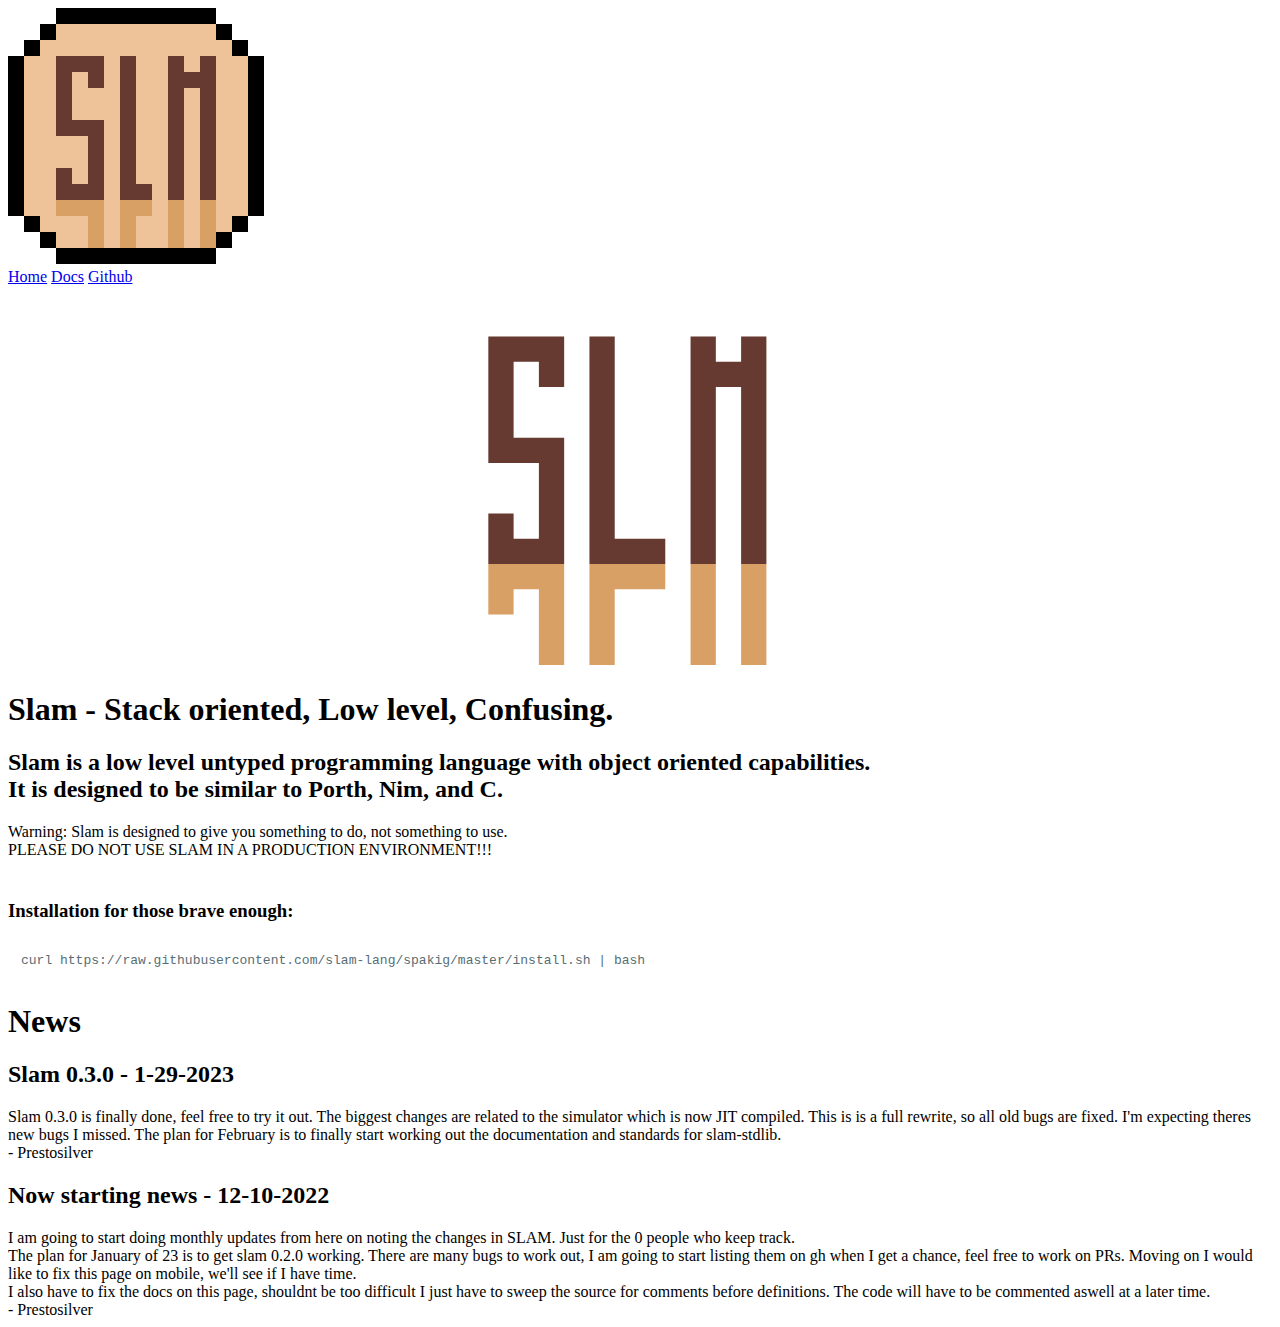
==== commit 6e37fd5d: "update open graph stuff" ====
--- a/index.html
+++ b/index.html
@@ -6,22 +6,26 @@
     <link rel="stylesheet" href="/css/solarized-light.min.css">
     <script src="highlight.min.js"></script>
     <script>hljs.highlightAll();</script>
+    <!-- HTML Meta Tags -->
     <title>Slam Lang</title>
-    <link rel="stylesheet" href="https://fonts.googleapis.com/css?family=Nova+Square">
-    <link rel="stylesheet" href="css/index.css">
-    <!-- Search Engine -->
-    <meta name="description" content="The slam programming language">
-    <meta name="image" content="http://slam-lang.github.io/images/banner.png">
-    <!-- Schema.org for Google -->
-    <meta itemprop="name" content="Slam Lang">
-    <meta itemprop="description" content="The slam programming language">
-    <meta itemprop="image" content="http://slam-lang.github.io/images/banner.png">
-    <!-- Open Graph general (Facebook, Pinterest & Google+) -->
-    <meta name="og:title" content="Slam Lang">
-    <meta name="og:description" content="The slam programming language">
-    <meta name="og:image" content="http://slam-lang.github.io/images/banner.png">
-    <meta name="og:url" content="http://slam-lang.github.io/">
-    <meta name="og:type" content="website">
+    <meta name="description" content="The slam programming language, a low level typeless programming language with object oriented capabilities.">
+
+    <!-- Facebook Meta Tags -->
+    <meta property="og:url" content="https://slam-lang.github.io/">
+    <meta property="og:type" content="website">
+    <meta property="og:title" content="Slam Lang">
+    <meta property="og:description" content="The slam programming language, a low level typeless programming language with object oriented capabilities.">
+    <meta property="og:image" content="http://slam-lang.github.io/images/banner.png">
+
+    <!-- Twitter Meta Tags -->
+    <meta name="twitter:card" content="summary_large_image">
+    <meta property="twitter:domain" content="slam-lang.github.io">
+    <meta property="twitter:url" content="https://slam-lang.github.io/">
+    <meta name="twitter:title" content="Slam Lang">
+    <meta name="twitter:description" content="The slam programming language, a low level typeless programming language with object oriented capabilities.">
+    <meta name="twitter:image" content="http://slam-lang.github.io/images/banner.png">
+
+    <!-- Meta Tags Generated via https://www.opengraph.xyz -->
   </head>
   <body> 
     <div class="nav">
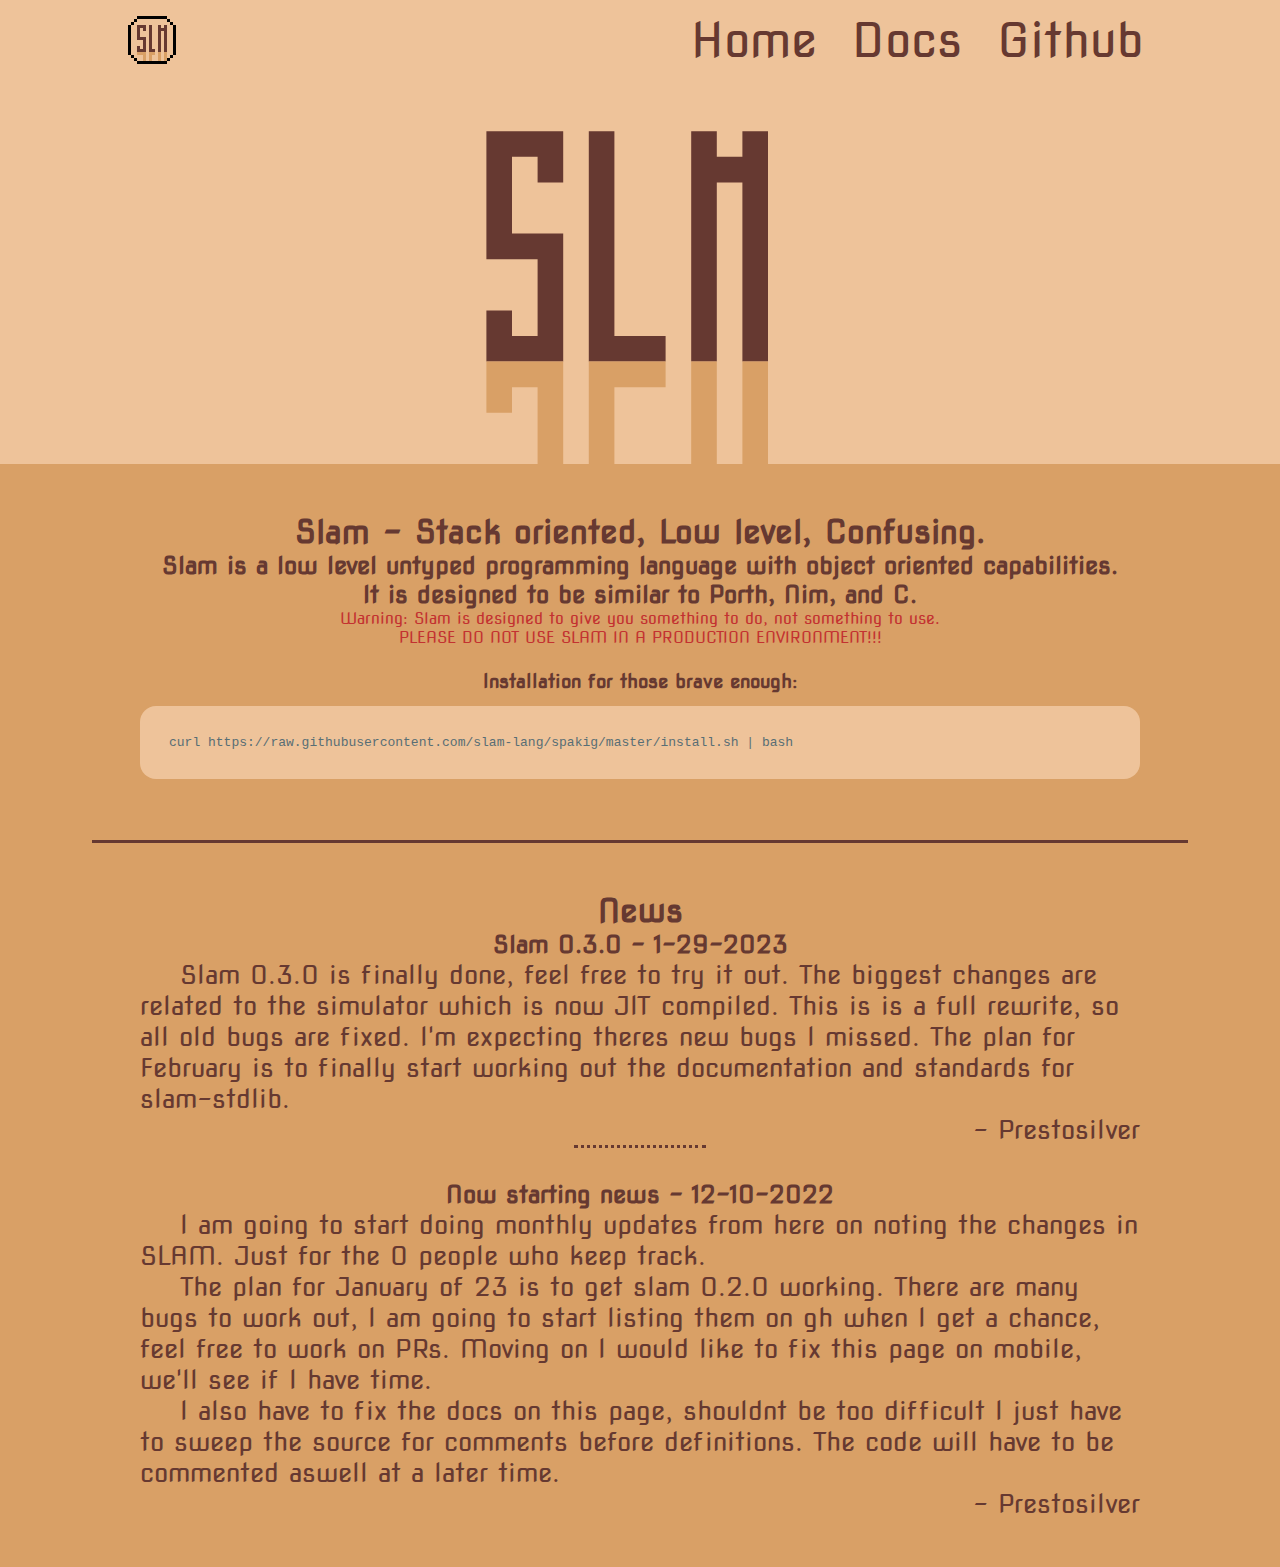
==== commit cb182483: "fix css" ====
--- a/index.html
+++ b/index.html
@@ -4,6 +4,8 @@
     <meta charset="utf-8">
     <meta name="viewport" content="width=device-width, initial-scale=1.0">
     <link rel="stylesheet" href="/css/solarized-light.min.css">
+    <link rel="stylesheet" href="https://fonts.googleapis.com/css?family=Nova+Square">
+    <link rel="stylesheet" href="css/index.css">
     <script src="highlight.min.js"></script>
     <script>hljs.highlightAll();</script>
     <!-- HTML Meta Tags -->
--- a/css/index.css
+++ b/css/index.css
@@ -0,0 +1,217 @@
+body {
+  background-color: #D9A066;
+  width: 100%;
+  overflow-x: hidden;
+  padding: 0;
+  margin: 0;
+  color: #663931;
+  font-family: "Nova Square", sans-serif;
+}
+
+.nav {
+  padding: 1rem 0rem;
+  background-color: #EEC39A;
+  height: 3rem;
+  flex: initial;
+}
+
+.nav-container {
+  width: 80%;
+  height: 3rem;
+  display: flex;
+  align-items: center;
+  margin: auto;
+}
+
+.nav-links {
+  margin-left: auto;
+  font-size: 3rem;
+}
+
+.nav-links a {
+  text-decoration: none;
+  padding: 0.5rem;
+}
+
+a, a.visited {
+  color: #663931;
+  text-align: center;
+}
+
+.nav-logo {
+  display: block;
+  max-height: 3rem;
+}
+
+.header {
+  background-color: #EEC39A;
+}
+
+svg {
+  display: block;
+  margin: auto;
+}
+
+.news {
+  margin-top: 5rem;
+  padding: 3rem;
+  max-width: 1000px;
+  margin: auto;
+  border-top: 3px solid #663931;
+}
+
+.post-div {
+  margin-top: 0rem;
+  padding: 1rem;
+  width: 10%;
+  margin: auto;
+  border-top: 3px dotted #663931;
+}
+
+.content {
+  padding: 3rem;
+  max-width: 1000px;
+  margin: auto;
+}
+
+h1 {
+  text-align: center;
+  margin: auto;
+  padding: 0rem;
+}
+
+h2 {
+  text-align: center;
+  margin-right: auto;
+  margin-left: auto;
+  margin-bottom: 0;
+  margin-top: 0;
+}
+
+.warn {
+  text-align: center;
+  max-width: 60%;
+  margin: auto;
+  color: #C33231;
+}
+
+.hcontainer {
+  display: grid;
+  grid-template-columns: repeat(2, 1fr);
+  grid-gap: 2rem;
+  grid-auto-flow: row;
+  max-width: 62rem;
+  margin: auto;
+}
+
+.hitem {
+  width: 100%;
+  background-color: #EEC39A;
+  height: 15rem;
+  border-radius: 1.5rem;
+  border: 0.25rem solid #663931;
+  font-size: 1.5rem;
+  display: flex;
+  flex-direction: column;
+}
+
+.hitem h2 {
+  min-width: 100%;
+  border-bottom: 0.25rem solid #663931;
+}
+
+
+.side {
+  width: 25%;
+  display: inline-block;
+  vertical-align: top;
+}
+
+.docs {
+  width: 70%;
+  display: inline-block;
+  border-left: 0.25rem solid #653931;
+}
+
+.docs * {
+  padding-left: 2rem;
+  padding-right: 2rem;
+}
+
+.small {
+  font-size: 1rem;
+  padding: 0;
+}
+
+pre {
+  background-color: #EEC39A;
+  border-radius: 1rem;
+  padding: 1rem;
+  overflow: scroll;
+}
+
+h3 {
+  text-align: center;
+  margin: 0;
+}
+
+p.desc {
+  margin-top: 0;
+}
+
+.post-title {
+  text-align: center;
+}
+
+.post-desc {
+  text-indent: 40px;
+  font-size: 1.6rem;
+}
+
+.post-sign {
+  text-indent: 40px;
+  text-align: right;
+  font-size: 1.6rem;
+}
+
+@media (max-width: 767px) {
+  .hide {
+    display: none;  
+  }
+
+  .title {
+    font-size: 3rem;
+    min-width: 100%;
+    max-width: 100%;
+    background-color: #EEC39A;
+  }
+  
+  .docs {
+    width: 100%;
+    display: inline-block;
+    border-left: 0rem solid #653931;
+  }
+
+  .docs * {
+    padding-left: 0rem;
+    padding-right: 0rem;
+  }
+
+  .hcontainer {
+    display: grid;
+    grid-template-columns: repeat(1, 1fr);
+    grid-gap: 2rem;
+    grid-auto-flow: row;
+    max-width: 62rem;
+    margin: auto;
+  }
+}
+
+@media not (max-width: 767px) {
+  h1.title {
+    font-size: 5rem;
+    min-width: 100%;
+    max-width: 100%;
+    background-color: #EEC39A;
+  }
+}
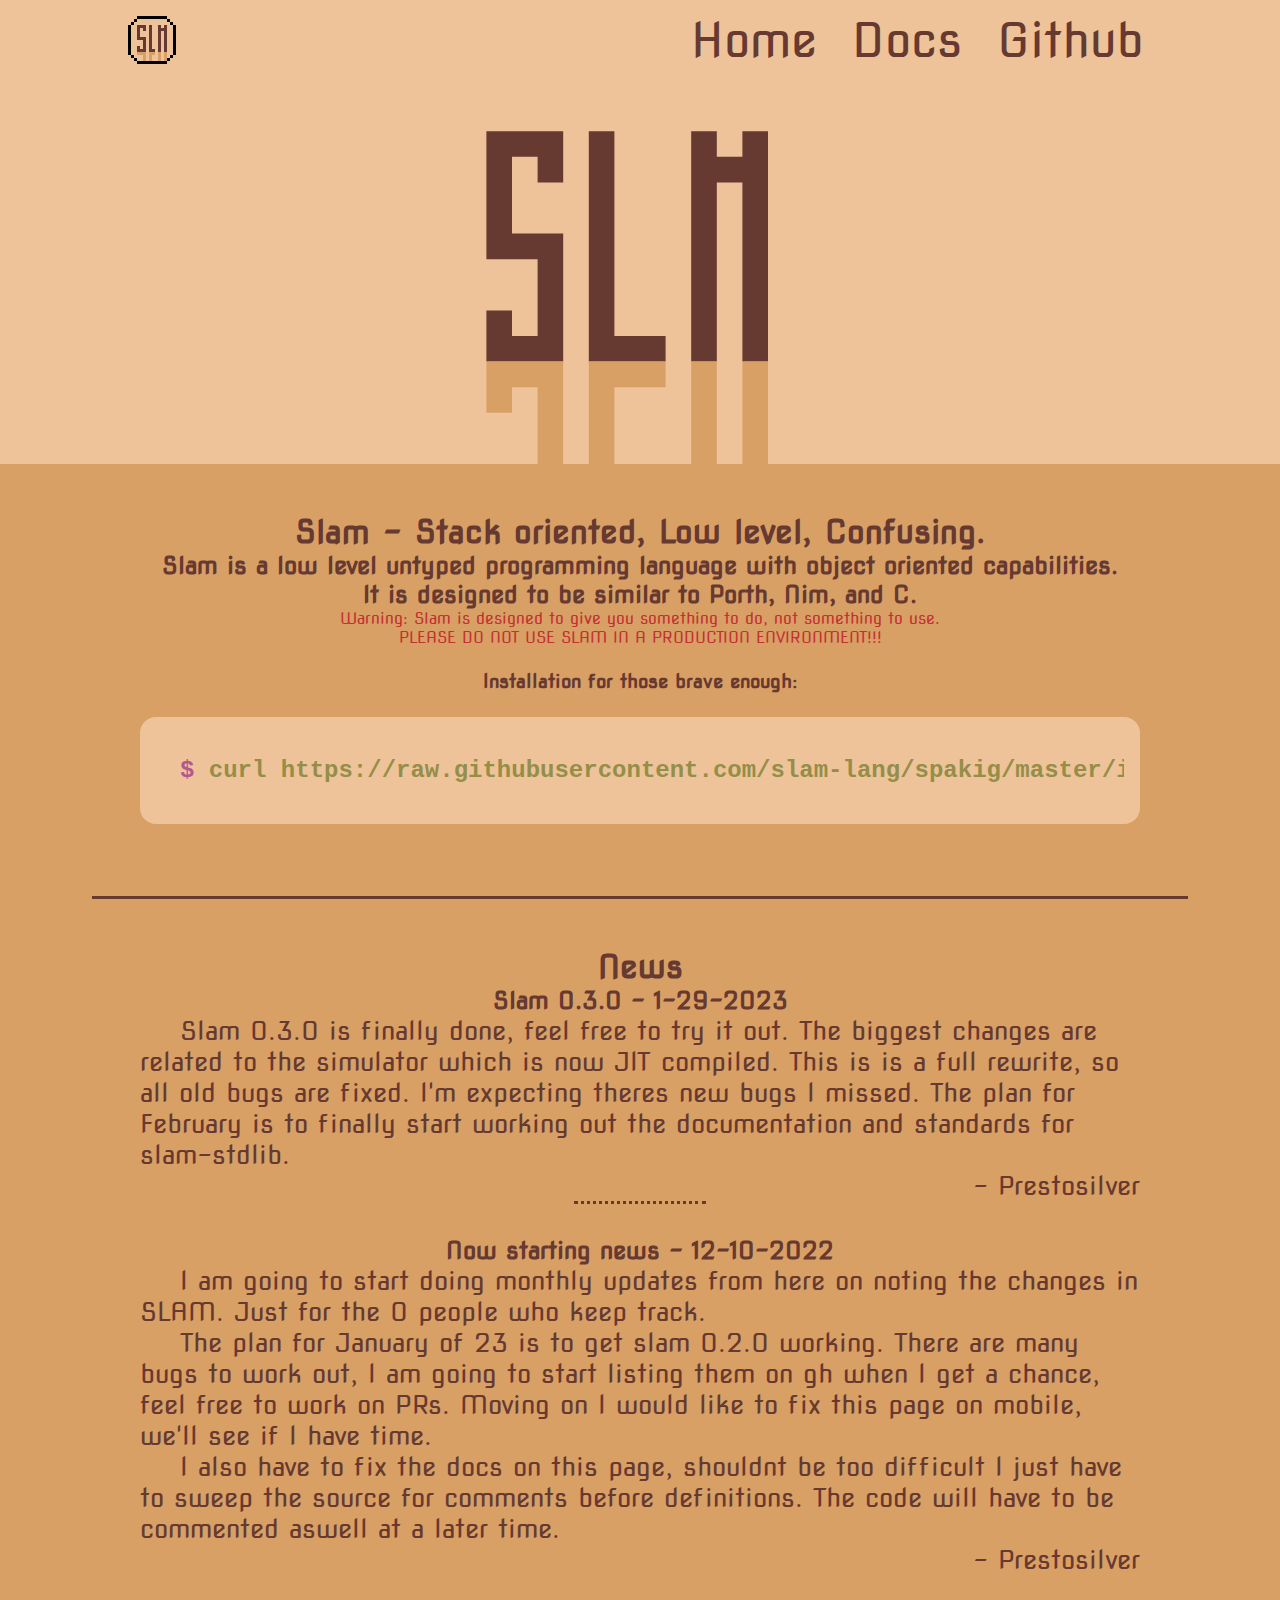
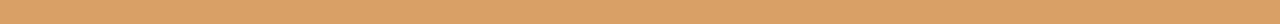
==== commit b0124cdb: "update hljs to have slam" ====
--- a/index.html
+++ b/index.html
@@ -5,7 +5,7 @@
     <meta name="viewport" content="width=device-width, initial-scale=1.0">
     <link rel="stylesheet" href="/css/solarized-light.min.css">
     <link rel="stylesheet" href="https://fonts.googleapis.com/css?family=Nova+Square">
-    <link rel="stylesheet" href="css/index.css">
+    <link rel="stylesheet" href="/css/index.css">
     <script src="highlight.min.js"></script>
     <script>hljs.highlightAll();</script>
     <!-- HTML Meta Tags -->
@@ -132,7 +132,7 @@
         <br/>
         Installation for those brave enough:
       </h3>
-      <pre><code class="language-bash">curl https://raw.githubusercontent.com/slam-lang/spakig/master/install.sh | bash</code></pre>
+      <pre><code class="language-shell">$ curl https://raw.githubusercontent.com/slam-lang/spakig/master/install.sh | bash</code></pre>
     </div>
     <div class="news">
       <h1>
--- a/css/solarized-light.min.css
+++ b/css/solarized-light.min.css
@@ -1,7 +1,7 @@
 /*!
-  Theme: Solarized Light
-  Author: Ethan Schoonover (modified by aramisgithub)
+  Theme: Marrakesh
+  Author: Alexandre Gavioli (http://github.com/Alexx2/)
   License: ~ MIT (or more permissive) [via base16-schemes-source]
   Maintainer: @highlightjs/core-team
   Version: 2021.09.0
-*/pre code.hljs{display:block;overflow-x:auto;padding:1em}code.hljs{padding:3px 5px}.hljs{color:#586e75;}.hljs ::selection,.hljs::selection{background-color:#93a1a1;color:#586e75}.hljs-comment{color:#839496}.hljs-tag{color:#657b83}.hljs-operator,.hljs-punctuation,.hljs-subst{color:#586e75}.hljs-operator{opacity:.7}.hljs-bullet,.hljs-deletion,.hljs-name,.hljs-selector-tag,.hljs-template-variable,.hljs-variable{color:#dc322f}.hljs-attr,.hljs-link,.hljs-literal,.hljs-number,.hljs-symbol,.hljs-variable.constant_{color:#cb4b16}.hljs-class .hljs-title,.hljs-title,.hljs-title.class_{color:#b58900}.hljs-strong{font-weight:700;color:#b58900}.hljs-addition,.hljs-code,.hljs-string,.hljs-title.class_.inherited__{color:#859900}.hljs-built_in,.hljs-doctag,.hljs-keyword.hljs-atrule,.hljs-quote,.hljs-regexp{color:#2aa198}.hljs-attribute,.hljs-function .hljs-title,.hljs-section,.hljs-title.function_,.ruby .hljs-property{color:#268bd2}.diff .hljs-meta,.hljs-keyword,.hljs-template-tag,.hljs-type{color:#6c71c4}.hljs-emphasis{color:#6c71c4;font-style:italic}.hljs-meta,.hljs-meta .hljs-keyword,.hljs-meta .hljs-string{color:#d33682}.hljs-meta .hljs-keyword,.hljs-meta-keyword{font-weight:700}
+*/pre code.hljs{display:block;overflow-x:auto;padding:1em}code.hljs{padding:3px 5px}.hljs{color:#948e48}.hljs ::selection,.hljs::selection{background-color:#5f5b17;color:#948e48}.hljs-comment{color:#6c6823}.hljs-tag{color:#86813b}.hljs-operator,.hljs-punctuation,.hljs-subst{color:#948e48}.hljs-operator{opacity:.7}.hljs-bullet,.hljs-deletion,.hljs-name,.hljs-selector-tag,.hljs-template-variable,.hljs-variable{color:#c35359}.hljs-attr,.hljs-link,.hljs-literal,.hljs-number,.hljs-symbol,.hljs-variable.constant_{color:#b36144}.hljs-class .hljs-title,.hljs-title,.hljs-title.class_{color:#a88339}.hljs-strong{font-weight:700;color:#a88339}.hljs-addition,.hljs-code,.hljs-string,.hljs-title.class_.inherited__{color:#18974e}.hljs-built_in,.hljs-doctag,.hljs-keyword.hljs-atrule,.hljs-quote,.hljs-regexp{color:#75a738}.hljs-attribute,.hljs-function .hljs-title,.hljs-section,.hljs-title.function_,.ruby .hljs-property{color:#477ca1}.diff .hljs-meta,.hljs-keyword,.hljs-template-tag,.hljs-type{color:#8868b3}.hljs-emphasis{color:#8868b3;font-style:italic}.hljs-meta,.hljs-meta .hljs-keyword,.hljs-meta .hljs-string{color:#b3588e}.hljs-meta .hljs-keyword,.hljs-meta-keyword{font-weight:700}
--- a/css/index.css
+++ b/css/index.css
@@ -148,6 +148,8 @@
   border-radius: 1rem;
   padding: 1rem;
   overflow: scroll;
+  font-size: 1.5rem;
+  font-weight: bold;
 }
 
 h3 {
@@ -183,7 +185,6 @@
     font-size: 3rem;
     min-width: 100%;
     max-width: 100%;
-    background-color: #EEC39A;
   }
   
   .docs {
@@ -212,6 +213,5 @@
     font-size: 5rem;
     min-width: 100%;
     max-width: 100%;
-    background-color: #EEC39A;
-  }
-}
+  }
+}
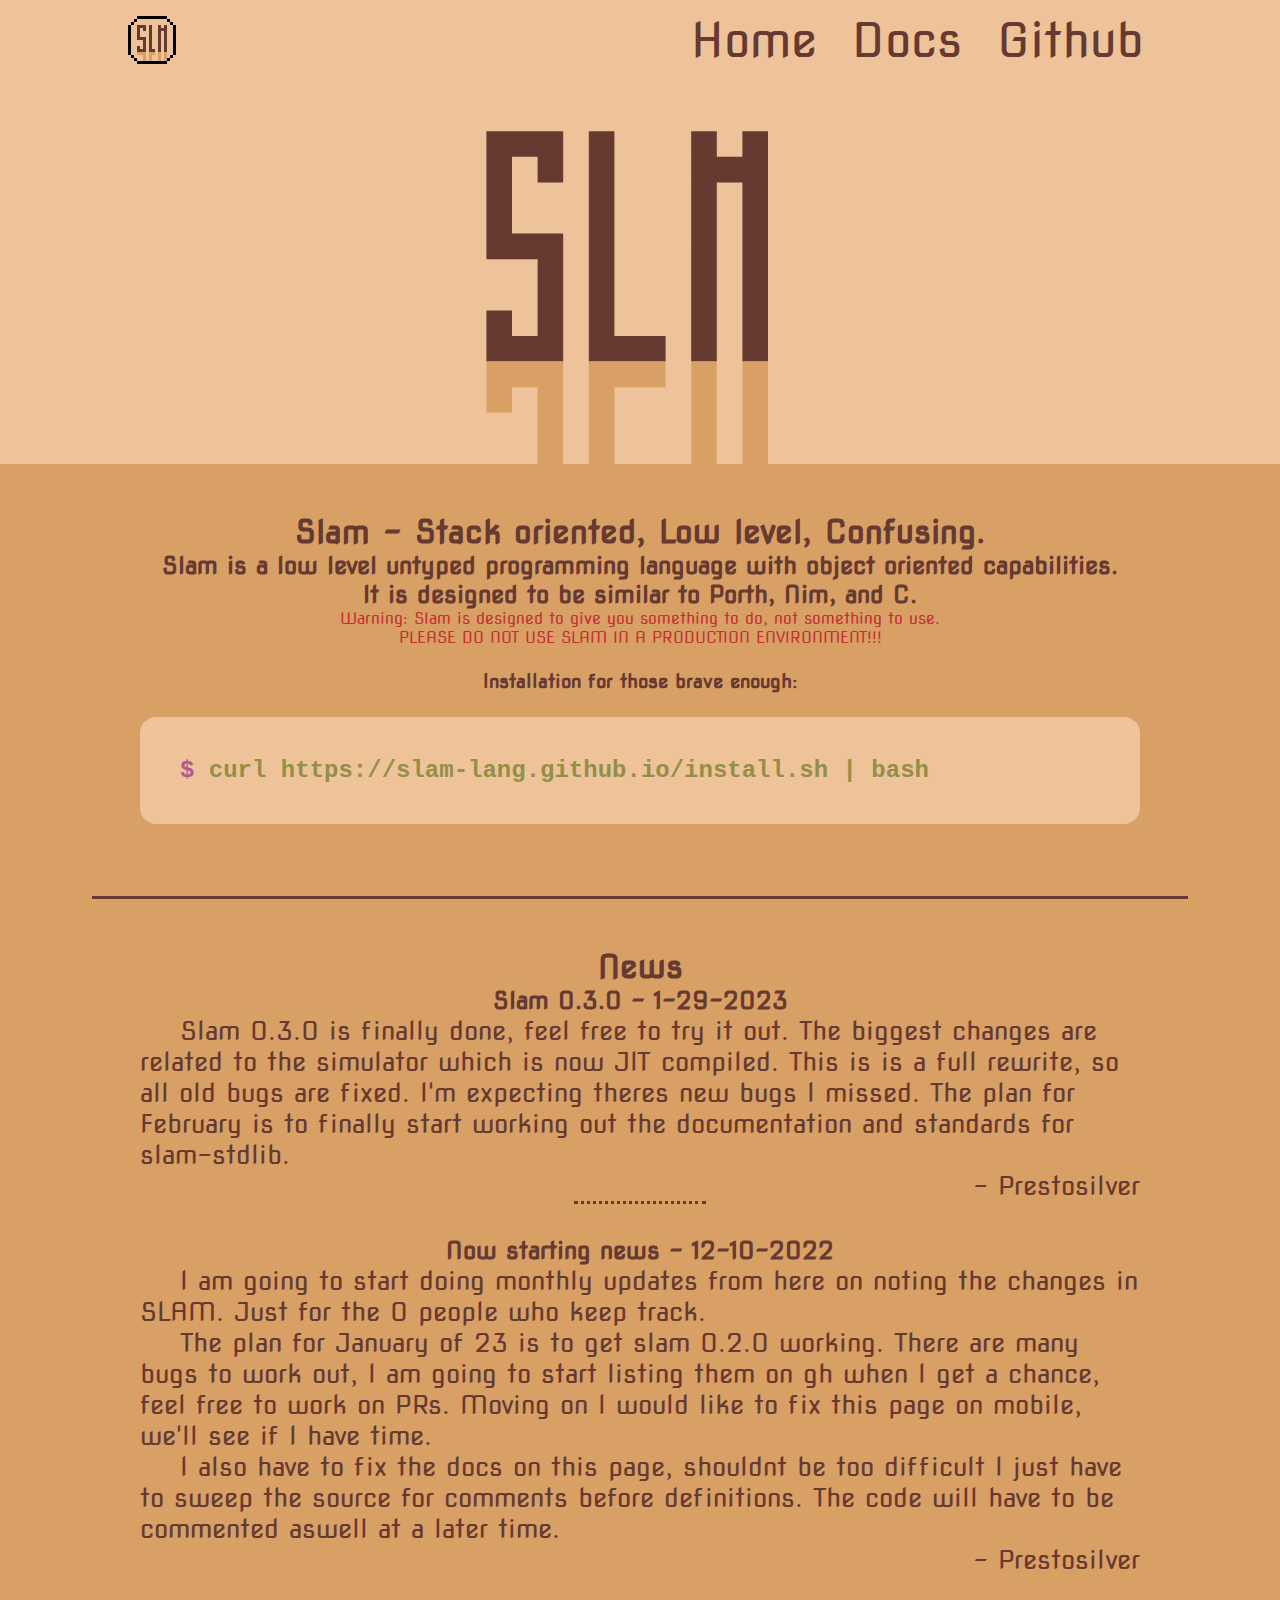
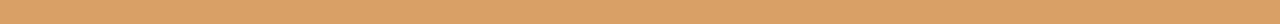
==== commit 80d541c3: "update install script" ====
--- a/index.html
+++ b/index.html
@@ -132,7 +132,7 @@
         <br/>
         Installation for those brave enough:
       </h3>
-      <pre><code class="language-shell">$ curl https://raw.githubusercontent.com/slam-lang/spakig/master/install.sh | bash</code></pre>
+      <pre><code class="language-shell">$ curl https://slam-lang.github.io/install.sh | bash</code></pre>
     </div>
     <div class="news">
       <h1>
